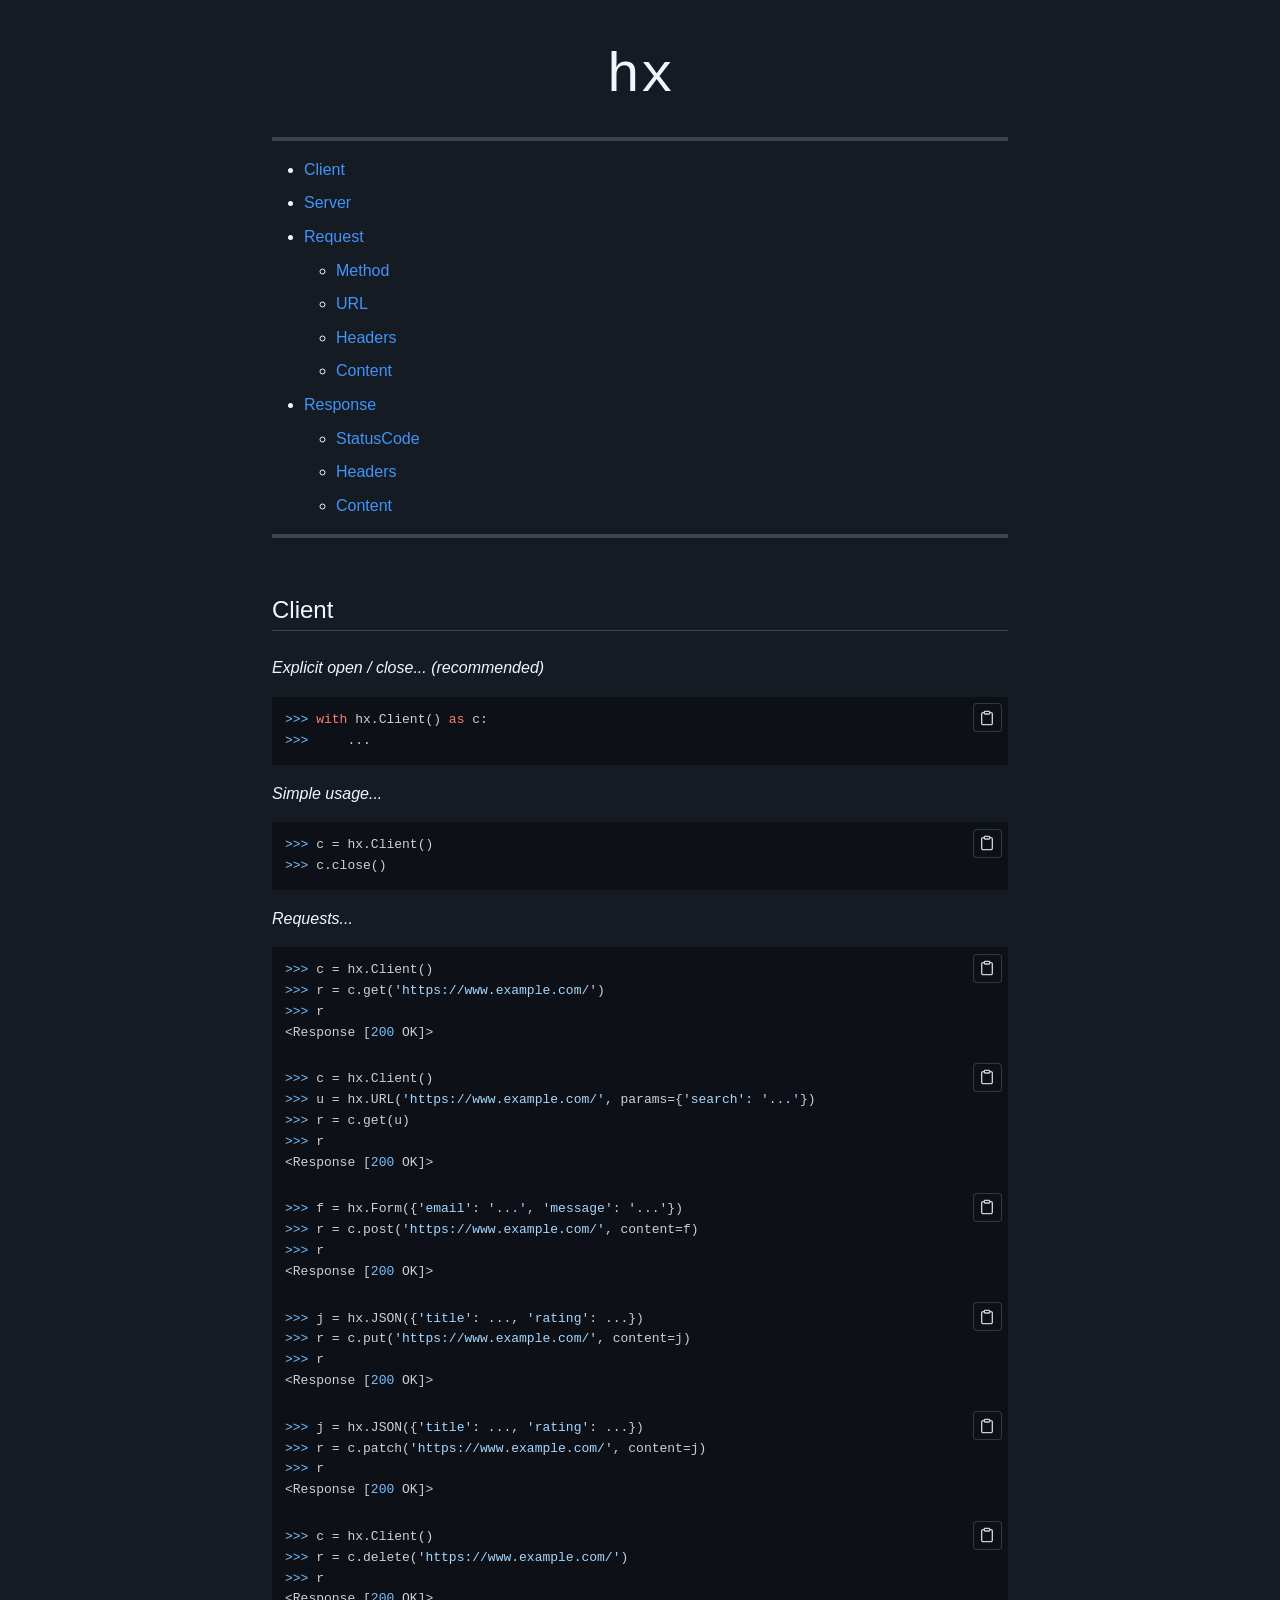
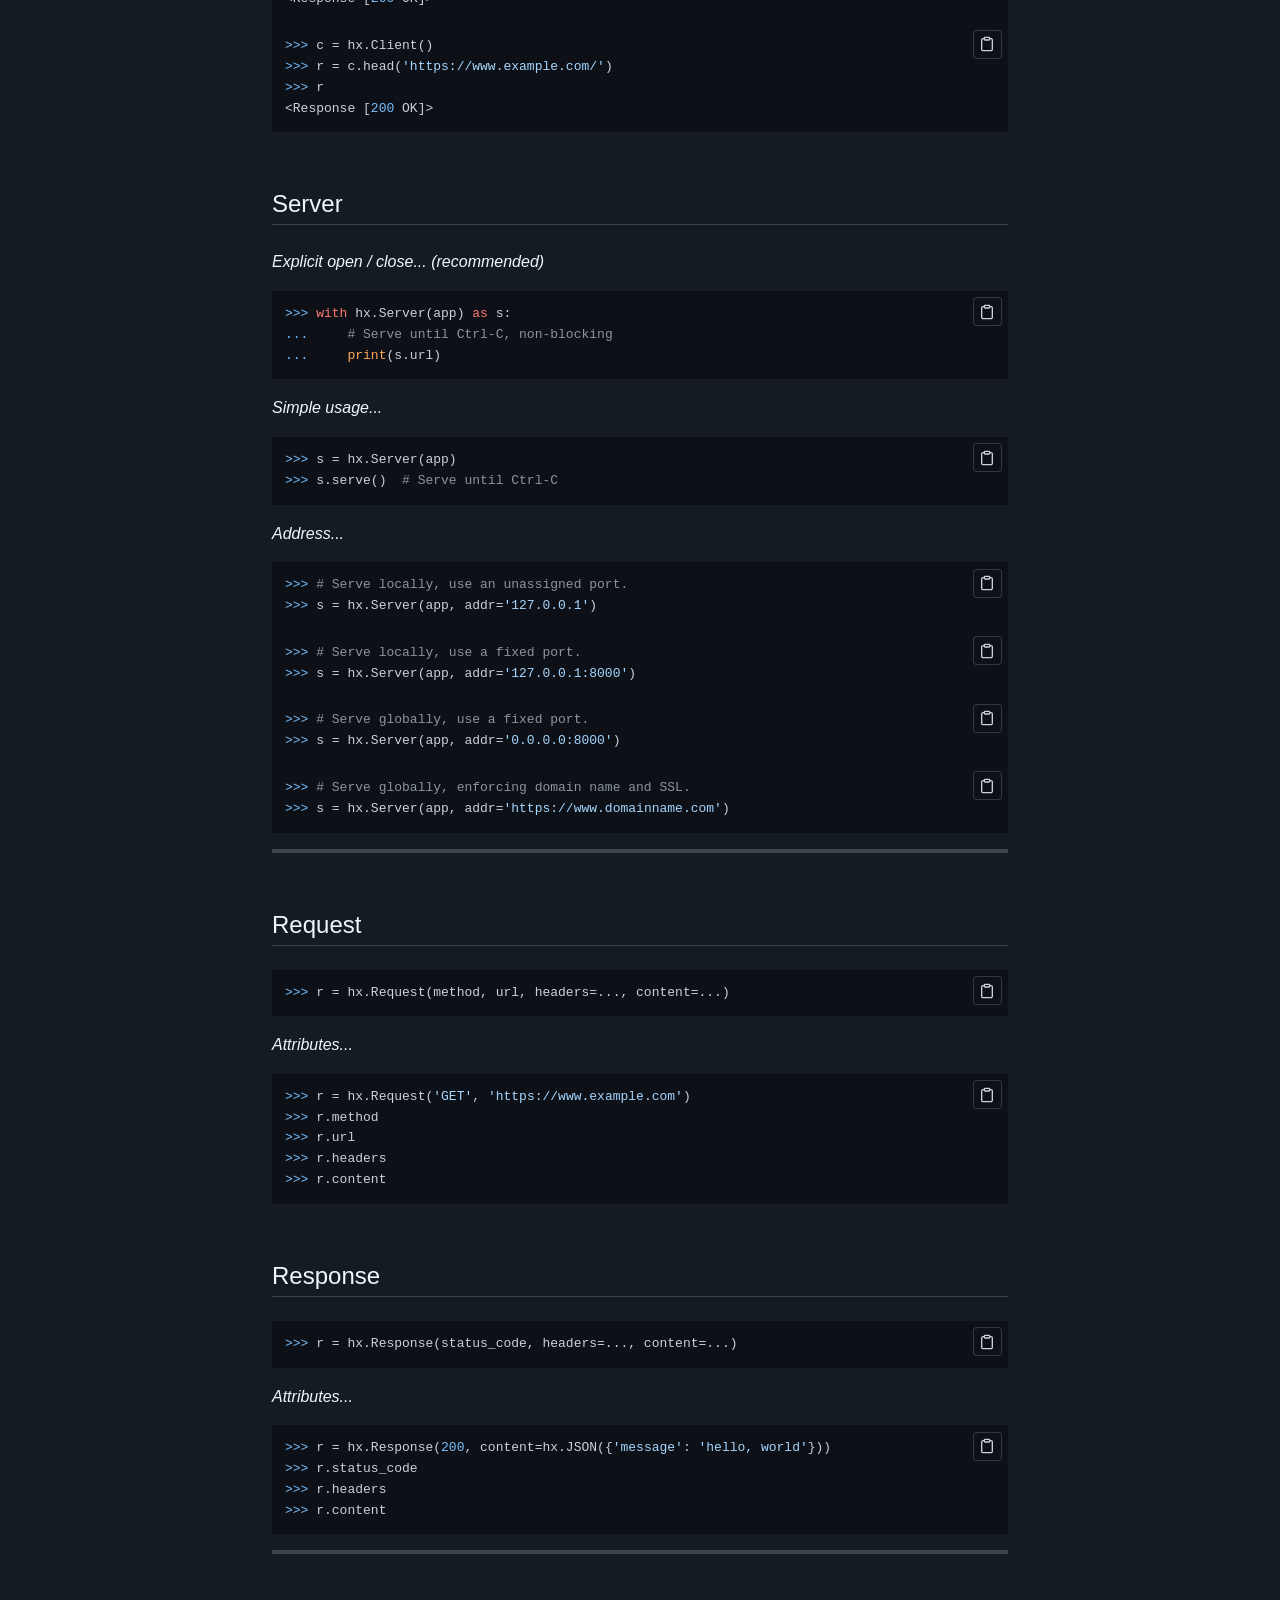
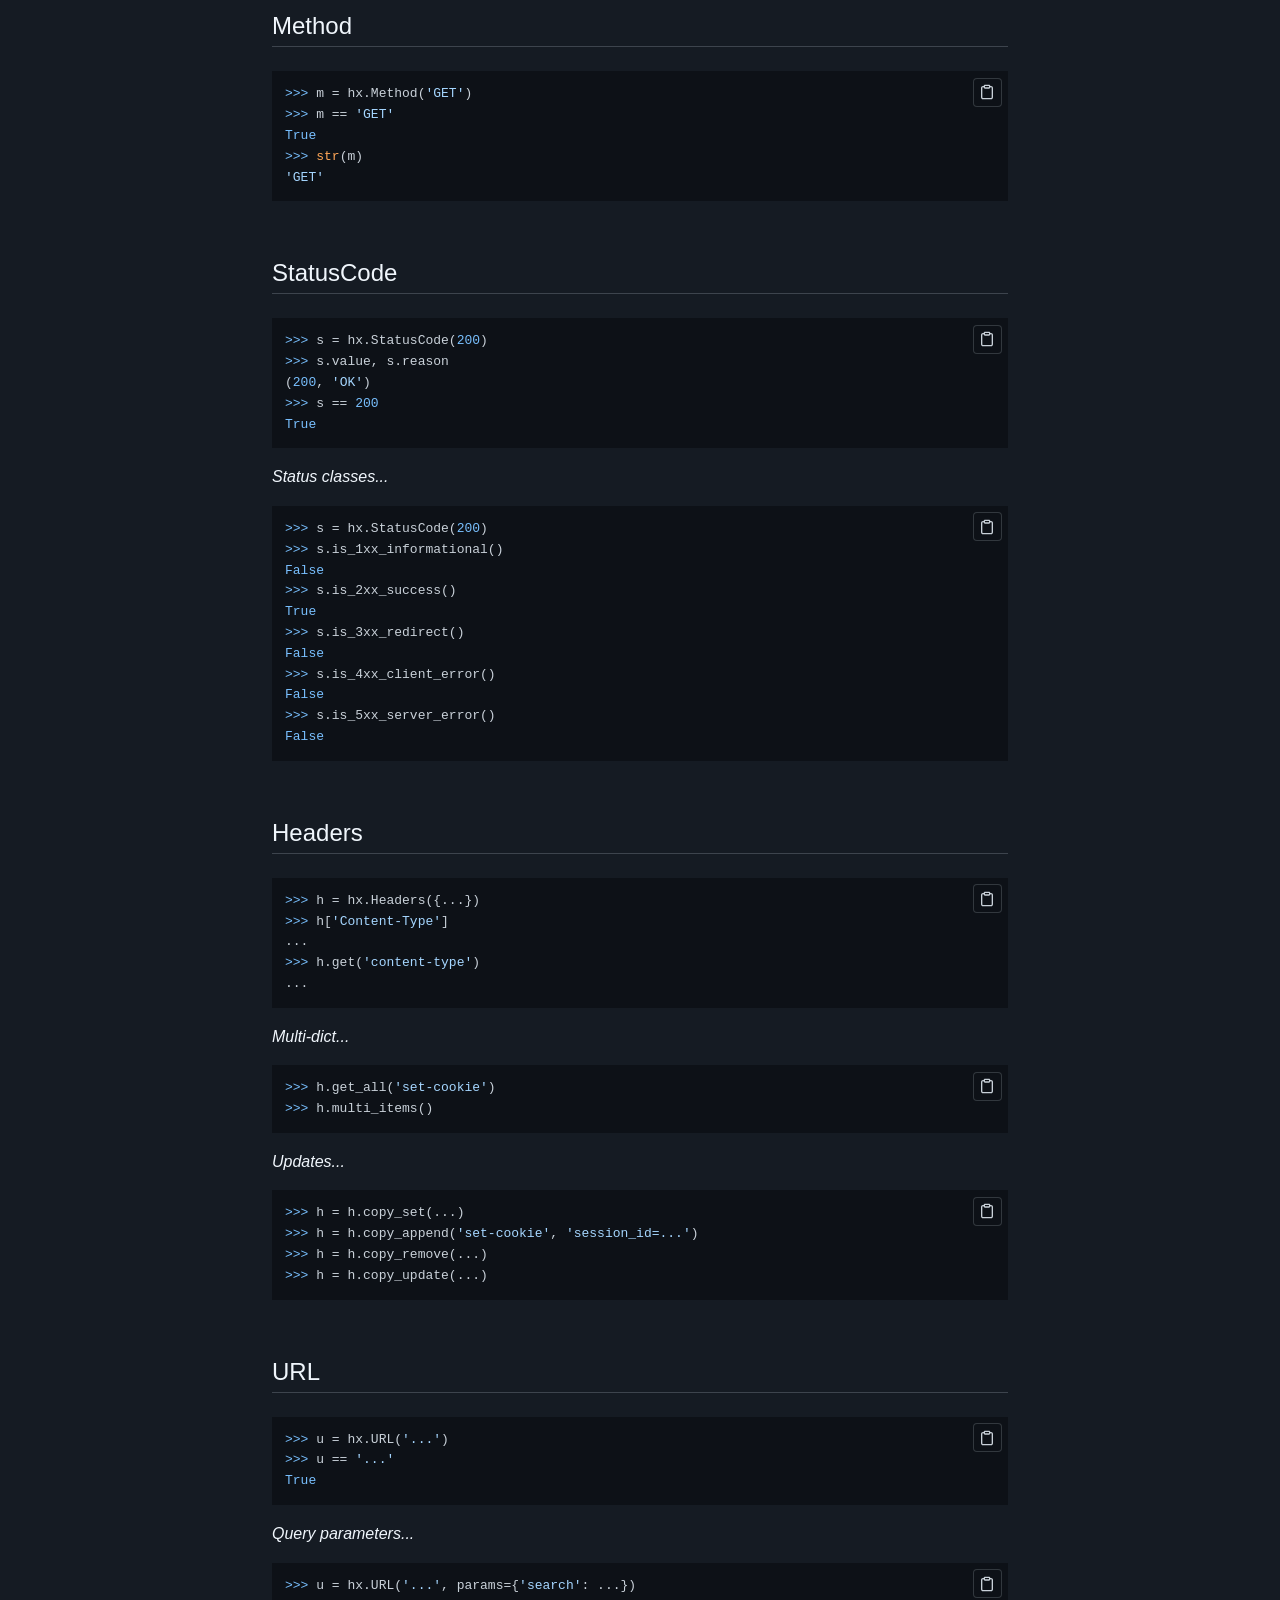
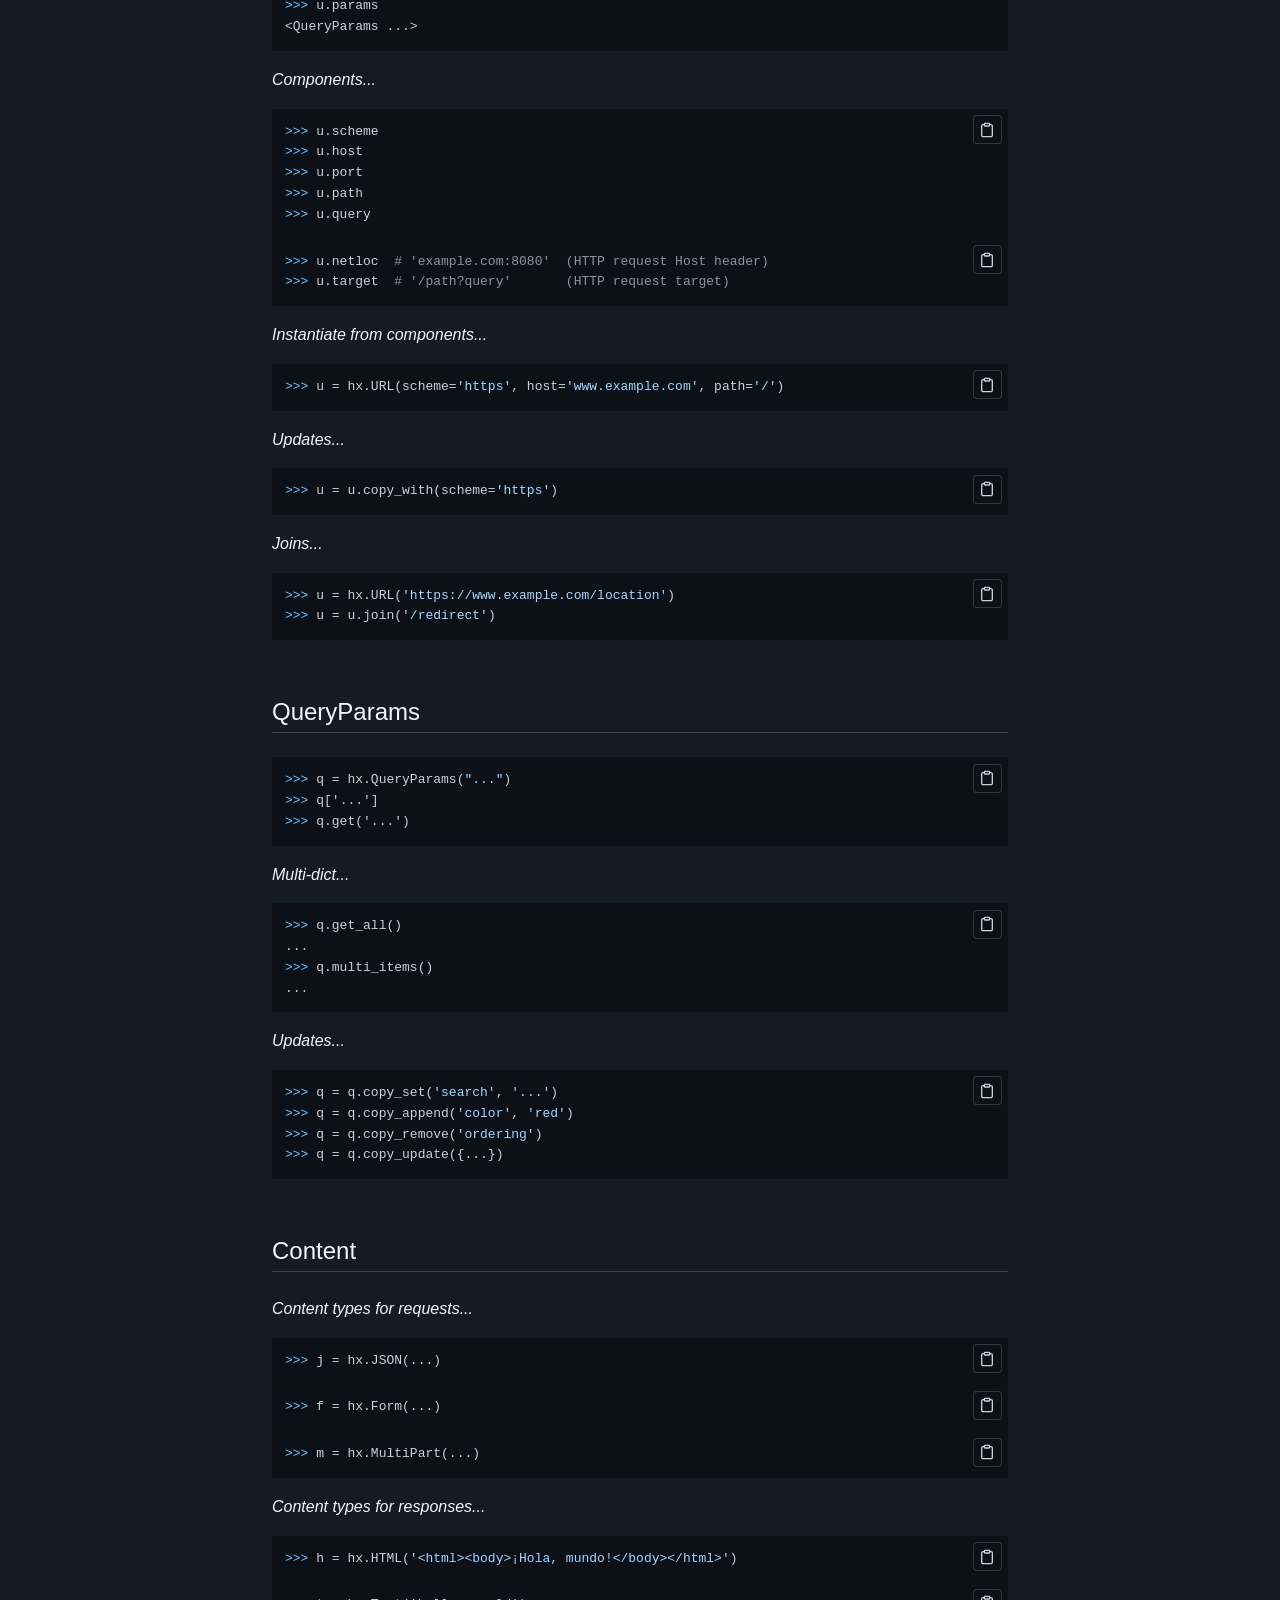
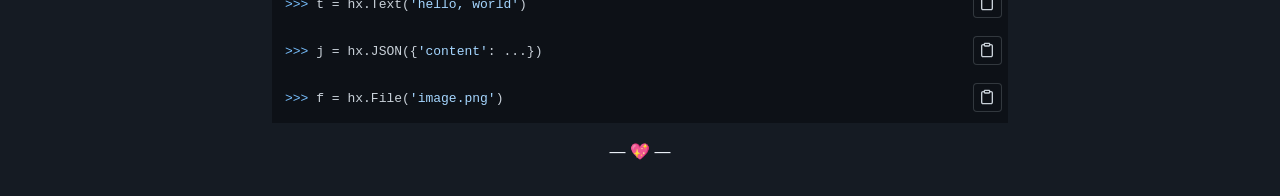
==== api/index.html @ eac827e1 "Update documentation" ====
<html>
    <head>
        <meta charset="utf-8">
        <meta name="viewport" content="width=device-width, initial-scale=1.0">
        <title>Client</title>
        <link rel="icon" href="data:image/svg+xml,&lt;svg xmlns=&quot;http://www.w3.org/2000/svg&quot; viewBox=&quot;0 0 100 100&quot;&gt;&lt;text y=&quot;.9em&quot; font-size=&quot;90&quot;&gt;📘&lt;/text&gt;&lt;/svg&gt;">
        <link rel="stylesheet" href="../css/highlightjs.min.css">
        <link rel="stylesheet" href="../css/highlightjs-copy.min.css">
        <link rel="stylesheet" href="../css/theme.css">
        <script src="../js/highlightjs.min.js"></script>
        <script src="../js/highlightjs-copy.min.js"></script>
        <script src="../js/theme.js"></script>
    </head>
    <body>
        <main>
            <h1 style="border: none"><a href="/">hx</a></h1>

<hr />
<ul>
<li><a href="#client">Client</a></li>
<li><a href="#server">Server</a></li>
<li><a href="#request">Request</a><ul>
<li><a href="#method">Method</a></li>
<li><a href="#url">URL</a></li>
<li><a href="#headers">Headers</a></li>
<li><a href="#content">Content</a></li>
</ul>
</li>
<li><a href="#response">Response</a><ul>
<li><a href="#statuscode">StatusCode</a></li>
<li><a href="#headers">Headers</a></li>
<li><a href="#content">Content</a></li>
</ul>
</li>
</ul>
<hr />
<h2 id="client"><a class="toclink" href="#client">Client</a></h2>
<p><em>Explicit open / close... (recommended)</em></p>
<pre><code class="language-python">&gt;&gt;&gt; with hx.Client() as c:
&gt;&gt;&gt;     ...
</code></pre>
<p><em>Simple usage...</em></p>
<pre><code class="language-python">&gt;&gt;&gt; c = hx.Client()
&gt;&gt;&gt; c.close()
</code></pre>
<p><em>Requests...</em></p>
<pre><code class="language-python">&gt;&gt;&gt; c = hx.Client()
&gt;&gt;&gt; r = c.get('https://www.example.com/')
&gt;&gt;&gt; r
&lt;Response [200 OK]&gt;
</code></pre>
<pre><code class="language-python">&gt;&gt;&gt; c = hx.Client()
&gt;&gt;&gt; u = hx.URL('https://www.example.com/', params={'search': '...'})
&gt;&gt;&gt; r = c.get(u)
&gt;&gt;&gt; r
&lt;Response [200 OK]&gt;
</code></pre>
<pre><code class="language-python">&gt;&gt;&gt; f = hx.Form({'email': '...', 'message': '...'})
&gt;&gt;&gt; r = c.post('https://www.example.com/', content=f)
&gt;&gt;&gt; r
&lt;Response [200 OK]&gt;
</code></pre>
<pre><code class="language-python">&gt;&gt;&gt; j = hx.JSON({'title': ..., 'rating': ...})
&gt;&gt;&gt; r = c.put('https://www.example.com/', content=j)
&gt;&gt;&gt; r
&lt;Response [200 OK]&gt;
</code></pre>
<pre><code class="language-python">&gt;&gt;&gt; j = hx.JSON({'title': ..., 'rating': ...})
&gt;&gt;&gt; r = c.patch('https://www.example.com/', content=j)
&gt;&gt;&gt; r
&lt;Response [200 OK]&gt;
</code></pre>
<pre><code class="language-python">&gt;&gt;&gt; c = hx.Client()
&gt;&gt;&gt; r = c.delete('https://www.example.com/')
&gt;&gt;&gt; r
&lt;Response [200 OK]&gt;
</code></pre>
<pre><code class="language-python">&gt;&gt;&gt; c = hx.Client()
&gt;&gt;&gt; r = c.head('https://www.example.com/')
&gt;&gt;&gt; r
&lt;Response [200 OK]&gt;
</code></pre>
<h2 id="server"><a class="toclink" href="#server">Server</a></h2>
<p><em>Explicit open / close... (recommended)</em></p>
<pre><code class="language-python">&gt;&gt;&gt; with hx.Server(app) as s:
...     # Serve until Ctrl-C, non-blocking
...     print(s.url)
</code></pre>
<p><em>Simple usage...</em></p>
<pre><code class="language-python">&gt;&gt;&gt; s = hx.Server(app)
&gt;&gt;&gt; s.serve()  # Serve until Ctrl-C
</code></pre>
<p><em>Address...</em></p>
<pre><code class="language-python">&gt;&gt;&gt; # Serve locally, use an unassigned port. 
&gt;&gt;&gt; s = hx.Server(app, addr='127.0.0.1')
</code></pre>
<pre><code class="language-python">&gt;&gt;&gt; # Serve locally, use a fixed port.
&gt;&gt;&gt; s = hx.Server(app, addr='127.0.0.1:8000')
</code></pre>
<pre><code class="language-python">&gt;&gt;&gt; # Serve globally, use a fixed port.
&gt;&gt;&gt; s = hx.Server(app, addr='0.0.0.0:8000')
</code></pre>
<pre><code class="language-python">&gt;&gt;&gt; # Serve globally, enforcing domain name and SSL.
&gt;&gt;&gt; s = hx.Server(app, addr='https://www.domainname.com')
</code></pre>
<hr />
<h2 id="request"><a class="toclink" href="#request">Request</a></h2>
<pre><code class="language-python">&gt;&gt;&gt; r = hx.Request(method, url, headers=..., content=...)
</code></pre>
<p><em>Attributes...</em></p>
<pre><code class="language-python">&gt;&gt;&gt; r = hx.Request('GET', 'https://www.example.com')
&gt;&gt;&gt; r.method
&gt;&gt;&gt; r.url
&gt;&gt;&gt; r.headers
&gt;&gt;&gt; r.content
</code></pre>
<h2 id="response"><a class="toclink" href="#response">Response</a></h2>
<pre><code class="language-python">&gt;&gt;&gt; r = hx.Response(status_code, headers=..., content=...)
</code></pre>
<p><em>Attributes...</em></p>
<pre><code class="language-python">&gt;&gt;&gt; r = hx.Response(200, content=hx.JSON({'message': 'hello, world'}))
&gt;&gt;&gt; r.status_code
&gt;&gt;&gt; r.headers
&gt;&gt;&gt; r.content
</code></pre>
<hr />
<h2 id="method"><a class="toclink" href="#method">Method</a></h2>
<pre><code class="language-python">&gt;&gt;&gt; m = hx.Method('GET')
&gt;&gt;&gt; m == 'GET'
True
&gt;&gt;&gt; str(m)
'GET'
</code></pre>
<h2 id="statuscode"><a class="toclink" href="#statuscode">StatusCode</a></h2>
<pre><code class="language-python">&gt;&gt;&gt; s = hx.StatusCode(200)
&gt;&gt;&gt; s.value, s.reason
(200, 'OK')
&gt;&gt;&gt; s == 200
True
</code></pre>
<p><em>Status classes...</em></p>
<pre><code class="language-python">&gt;&gt;&gt; s = hx.StatusCode(200)
&gt;&gt;&gt; s.is_1xx_informational()
False
&gt;&gt;&gt; s.is_2xx_success()
True
&gt;&gt;&gt; s.is_3xx_redirect()
False
&gt;&gt;&gt; s.is_4xx_client_error()
False
&gt;&gt;&gt; s.is_5xx_server_error()
False
</code></pre>
<h2 id="headers"><a class="toclink" href="#headers">Headers</a></h2>
<pre><code class="language-python">&gt;&gt;&gt; h = hx.Headers({...})
&gt;&gt;&gt; h['Content-Type']
...
&gt;&gt;&gt; h.get('content-type')
...
</code></pre>
<p><em>Multi-dict...</em></p>
<pre><code class="language-python">&gt;&gt;&gt; h.get_all('set-cookie')
&gt;&gt;&gt; h.multi_items()
</code></pre>
<p><em>Updates...</em></p>
<pre><code class="language-python">&gt;&gt;&gt; h = h.copy_set(...)
&gt;&gt;&gt; h = h.copy_append('set-cookie', 'session_id=...')
&gt;&gt;&gt; h = h.copy_remove(...)
&gt;&gt;&gt; h = h.copy_update(...)
</code></pre>
<h2 id="url"><a class="toclink" href="#url">URL</a></h2>
<pre><code class="language-python">&gt;&gt;&gt; u = hx.URL('...')
&gt;&gt;&gt; u == '...'
True
</code></pre>
<p><em>Query parameters...</em></p>
<pre><code class="language-python">&gt;&gt;&gt; u = hx.URL('...', params={'search': ...})
&gt;&gt;&gt; u.params
&lt;QueryParams ...&gt;
</code></pre>
<p><em>Components...</em></p>
<pre><code class="language-python">&gt;&gt;&gt; u.scheme
&gt;&gt;&gt; u.host
&gt;&gt;&gt; u.port
&gt;&gt;&gt; u.path
&gt;&gt;&gt; u.query
</code></pre>
<pre><code class="language-python">&gt;&gt;&gt; u.netloc  # 'example.com:8080'  (HTTP request Host header)
&gt;&gt;&gt; u.target  # '/path?query'       (HTTP request target)
</code></pre>
<p><em>Instantiate from components...</em></p>
<pre><code class="language-python">&gt;&gt;&gt; u = hx.URL(scheme='https', host='www.example.com', path='/')
</code></pre>
<p><em>Updates...</em></p>
<pre><code class="language-python">&gt;&gt;&gt; u = u.copy_with(scheme='https')
</code></pre>
<p><em>Joins...</em></p>
<pre><code class="language-python">&gt;&gt;&gt; u = hx.URL('https://www.example.com/location')
&gt;&gt;&gt; u = u.join('/redirect')
</code></pre>
<h2 id="queryparams"><a class="toclink" href="#queryparams">QueryParams</a></h2>
<pre><code class="language-python">&gt;&gt;&gt; q = hx.QueryParams(&quot;...&quot;)
&gt;&gt;&gt; q['...']
&gt;&gt;&gt; q.get('...')
</code></pre>
<p><em>Multi-dict...</em></p>
<pre><code class="language-python">&gt;&gt;&gt; q.get_all()
...
&gt;&gt;&gt; q.multi_items()
...
</code></pre>
<p><em>Updates...</em></p>
<pre><code class="language-python">&gt;&gt;&gt; q = q.copy_set('search', '...')
&gt;&gt;&gt; q = q.copy_append('color', 'red')
&gt;&gt;&gt; q = q.copy_remove('ordering')
&gt;&gt;&gt; q = q.copy_update({...})
</code></pre>
<h2 id="content"><a class="toclink" href="#content">Content</a></h2>
<p><em>Content types for requests...</em></p>
<pre><code class="language-python">&gt;&gt;&gt; j = hx.JSON(...)
</code></pre>
<pre><code class="language-python">&gt;&gt;&gt; f = hx.Form(...)
</code></pre>
<pre><code class="language-python">&gt;&gt;&gt; m = hx.MultiPart(...)
</code></pre>
<p><em>Content types for responses...</em></p>
<pre><code class="language-python">&gt;&gt;&gt; h = hx.HTML('&lt;html&gt;&lt;body&gt;¡Hola, mundo!&lt;/body&gt;&lt;/html&gt;')
</code></pre>
<pre><code class="language-python">&gt;&gt;&gt; t = hx.Text('hello, world')
</code></pre>
<pre><code class="language-python">&gt;&gt;&gt; j = hx.JSON({'content': ...})
</code></pre>
<pre><code class="language-python">&gt;&gt;&gt; f = hx.File('image.png')
</code></pre>
<p align="center">&mdash; 💖 &mdash;</p>
            
        </main>
    </body>
</html>
---- css/highlightjs.min.css ----
pre code.hljs{display:block;overflow-x:auto;padding:1em}code.hljs{padding:3px 5px}/*!
  Theme: GitHub Dark
  Description: Dark theme as seen on github.com
  Author: github.com
  Maintainer: @Hirse
  Updated: 2021-05-15

  Outdated base version: https://github.com/primer/github-syntax-dark
  Current colors taken from GitHub's CSS
*/.hljs{color:#c9d1d9;background:#0d1117}.hljs-doctag,.hljs-keyword,.hljs-meta .hljs-keyword,.hljs-template-tag,.hljs-template-variable,.hljs-type,.hljs-variable.language_{color:#ff7b72}.hljs-title,.hljs-title.class_,.hljs-title.class_.inherited__,.hljs-title.function_{color:#d2a8ff}.hljs-attr,.hljs-attribute,.hljs-literal,.hljs-meta,.hljs-number,.hljs-operator,.hljs-selector-attr,.hljs-selector-class,.hljs-selector-id,.hljs-variable{color:#79c0ff}.hljs-meta .hljs-string,.hljs-regexp,.hljs-string{color:#a5d6ff}.hljs-built_in,.hljs-symbol{color:#ffa657}.hljs-code,.hljs-comment,.hljs-formula{color:#8b949e}.hljs-name,.hljs-quote,.hljs-selector-pseudo,.hljs-selector-tag{color:#7ee787}.hljs-subst{color:#c9d1d9}.hljs-section{color:#1f6feb;font-weight:700}.hljs-bullet{color:#f2cc60}.hljs-emphasis{color:#c9d1d9;font-style:italic}.hljs-strong{color:#c9d1d9;font-weight:700}.hljs-addition{color:#aff5b4;background-color:#033a16}.hljs-deletion{color:#ffdcd7;background-color:#67060c}
---- css/highlightjs-copy.min.css ----
.hljs-copy-wrapper{position:relative;overflow:hidden;transform:translateZ(0)}.hljs-copy-container{--hljs-theme-padding:16px;position:absolute;top:0;right:0;transition:transform 200ms ease-out}.hljs-copy-button{position:relative;margin:calc(var(--hljs-theme-padding) / 2);width:calc(16px + var(--hljs-theme-padding));height:calc(16px + var(--hljs-theme-padding));font-size:.8125rem;text-indent:-9999px;color:var(--hljs-theme-color);border-radius:.25rem;border:1px solid;border-color:color-mix(in srgb,var(--hljs-theme-color),transparent 80%);background-color:var(--hljs-theme-background);transition:background-color 200ms ease;overflow:hidden}.hljs-copy-button:not([data-copied="true"])::before{content:"";width:1rem;height:1rem;top:50%;left:50%;transform:translate(-50%,-50%);position:absolute;background-color:currentColor;mask:url('data:image/svg+xml;utf-8,<svg width="24" height="24" viewBox="0 0 24 24" fill="none" xmlns="http://www.w3.org/2000/svg"><path fill-rule="evenodd" clip-rule="evenodd" d="M6 5C5.73478 5 5.48043 5.10536 5.29289 5.29289C5.10536 5.48043 5 5.73478 5 6V20C5 20.2652 5.10536 20.5196 5.29289 20.7071C5.48043 20.8946 5.73478 21 6 21H18C18.2652 21 18.5196 20.8946 18.7071 20.7071C18.8946 20.5196 19 20.2652 19 20V6C19 5.73478 18.8946 5.48043 18.7071 5.29289C18.5196 5.10536 18.2652 5 18 5H16C15.4477 5 15 4.55228 15 4C15 3.44772 15.4477 3 16 3H18C18.7956 3 19.5587 3.31607 20.1213 3.87868C20.6839 4.44129 21 5.20435 21 6V20C21 20.7957 20.6839 21.5587 20.1213 22.1213C19.5587 22.6839 18.7957 23 18 23H6C5.20435 23 4.44129 22.6839 3.87868 22.1213C3.31607 21.5587 3 20.7957 3 20V6C3 5.20435 3.31607 4.44129 3.87868 3.87868C4.44129 3.31607 5.20435 3 6 3H8C8.55228 3 9 3.44772 9 4C9 4.55228 8.55228 5 8 5H6Z" fill="black"/><path fill-rule="evenodd" clip-rule="evenodd" d="M7 3C7 1.89543 7.89543 1 9 1H15C16.1046 1 17 1.89543 17 3V5C17 6.10457 16.1046 7 15 7H9C7.89543 7 7 6.10457 7 5V3ZM15 3H9V5H15V3Z" fill="black"/></svg>');mask-repeat:no-repeat;mask-size:contain;mask-position:center center}.hljs-copy-button:hover{background-color:color-mix(in srgb,var(--hljs-theme-color),transparent 90%)}.hljs-copy-button:active{border-color:color-mix(in srgb,var(--hljs-theme-color),transparent 60%)}.hljs-copy-button[data-copied="true"]{text-indent:0}.hljs-copy-container[data-autohide="true"]{transform:translateX(calc(100% + 1.125em))}.hljs-copy-wrapper:focus-within .hljs-copy-container{transition:none;transform:translateX(0)}.hljs-copy-wrapper:hover .hljs-copy-container{transform:translateX(0)}@media(prefers-reduced-motion){.hljs-copy-button{transition:none}}.hljs-copy-alert{clip:rect(0 0 0 0);clip-path:inset(50%);height:1px;overflow:hidden;position:absolute;white-space:nowrap;width:1px}
---- css/theme.css ----
/* Color scheme */

:root {
    --fg-color: #f0f6fc;
    --muted-fg-color: #9198a1;
    --neutral-color: #3d444d;
    --bg-color: #151b23;

    --link-color: #4493f8;
    --code-bg-color: #0d1117;

    --accent-note: #0969da;
    --accent-tip: #1a7f37;
    --accent-important:#8250df;
    --accent-warning: #9a6700;
    --accent-caution: #d1242f;
}

/* Basic reset */

* {
    margin: 0;
    padding: 0;
    box-sizing: border-box;
    font-weight: 300;
}

/* Layout... */

main {
    margin-left: 20%;
    width: 60%;
    padding: 1rem;
}

@media (max-width: 1000px) {
    main {
        padding: 1.5rem 1rem;
        width: 75%;
        margin-left: 25%;
    }
}

@media (max-width: 800px) {
    main {
        padding: 1.5rem 1rem;
        width: 100%;
        margin-left: 0;
    }
}

/* Typography & spacing */

html {
    scroll-behavior: smooth;
}

body {
    line-height: 1.6;
    color: var(--fg-color);
    background-color: var(--bg-color);
    font-family: Helvetica, sans-serif;
}

h1, h2, h3, h4, h5 {
    margin-top: 1.5rem;
    margin-bottom: 1.5rem;
    line-height: 1.3;
}

h1 {
    font-family: courier;
    text-align: center;
    font-size: 3.5rem;
    border-top: 1px solid var(--neutral-color);
    border-bottom: 1px solid var(--neutral-color);
}
h2 {
    border-bottom: 1px solid var(--neutral-color);
    padding-bottom: 0.3rem;
    font-size: 1.5rem;
    margin-top: 3.5rem;
}
h3 { font-size: 1.25rem; }
h4 { font-size: 1rem; }

p {
    margin: 1rem 0;
}

strong {
    font-weight: 600;
}

ul, ol {
    padding-left: 2rem;
}

li {
    margin: 0.5rem 0;
}

hr {
    margin-top: 1rem;
    margin-bottom: 1rem;
    border: none;
    border-top: 4px solid;
    color: var(--neutral-color);
}

blockquote {
    border-left: 0.25rem solid var(--neutral-color);
    padding: 0 1rem;
    color: var(--muted-fg-color);
}

pre {
    background: var(--code-bg-color);
}

code {
    background: var(--code-bg-color);
    padding: 5px;
}

pre code {
    color: var(--code-bg-color);
}

h1 a {
    color: inherit;
}

h1 a:hover {
    text-decoration: none;
}

a {
    color: var(--link-color);
    text-decoration: none;
}

a:hover {
    text-decoration: underline;
}

/* Tables */

table {
    border-collapse: collapse;
}

th, td {
    padding: 6px 13px;
    border: 1px solid var(--neutral-color);
}

/* Header anchor links */

a.toclink {
    color: inherit;
    text-decoration: none;
}

h2 a.toclink:hover::after {
    content: "#";
    margin: 0 0.8rem;
    color: var(--neutral-color);
}

/* Alerts */

.admonition           { border-left: 5px solid; padding-left: 20px;}

.admonition.note      { border-left-color: var(--accent-note); }
.admonition.tip       { border-left-color: var(--accent-tip); }
.admonition.important { border-left-color: var(--accent-important); }
.admonition.warning   { border-left-color: var(--accent-warning); }
.admonition.caution   { border-left-color: var(--accent-caution); }

.admonition           .admonition-title { font-weight: 600; margin: 0 0 .5em; }

.admonition.note      .admonition-title { color: var(--accent-note); }
.admonition.tip       .admonition-title { color: var(--accent-tip); }
.admonition.important .admonition-title { color: var(--accent-important); }
.admonition.warning   .admonition-title { color: var(--accent-warning); }
.admonition.caution   .admonition-title { color: var(--accent-caution); }

/* Pagination styling */

div.pagination {
    height: 1.5rem;
    border-top: 3px solid var(--neutral-color);
    padding: 1rem 0;
}

div.pagination a.previous {
    float: left;
    text-decoration: none;
}

div.pagination a.next {
    float: right;
    text-decoration: none;
}
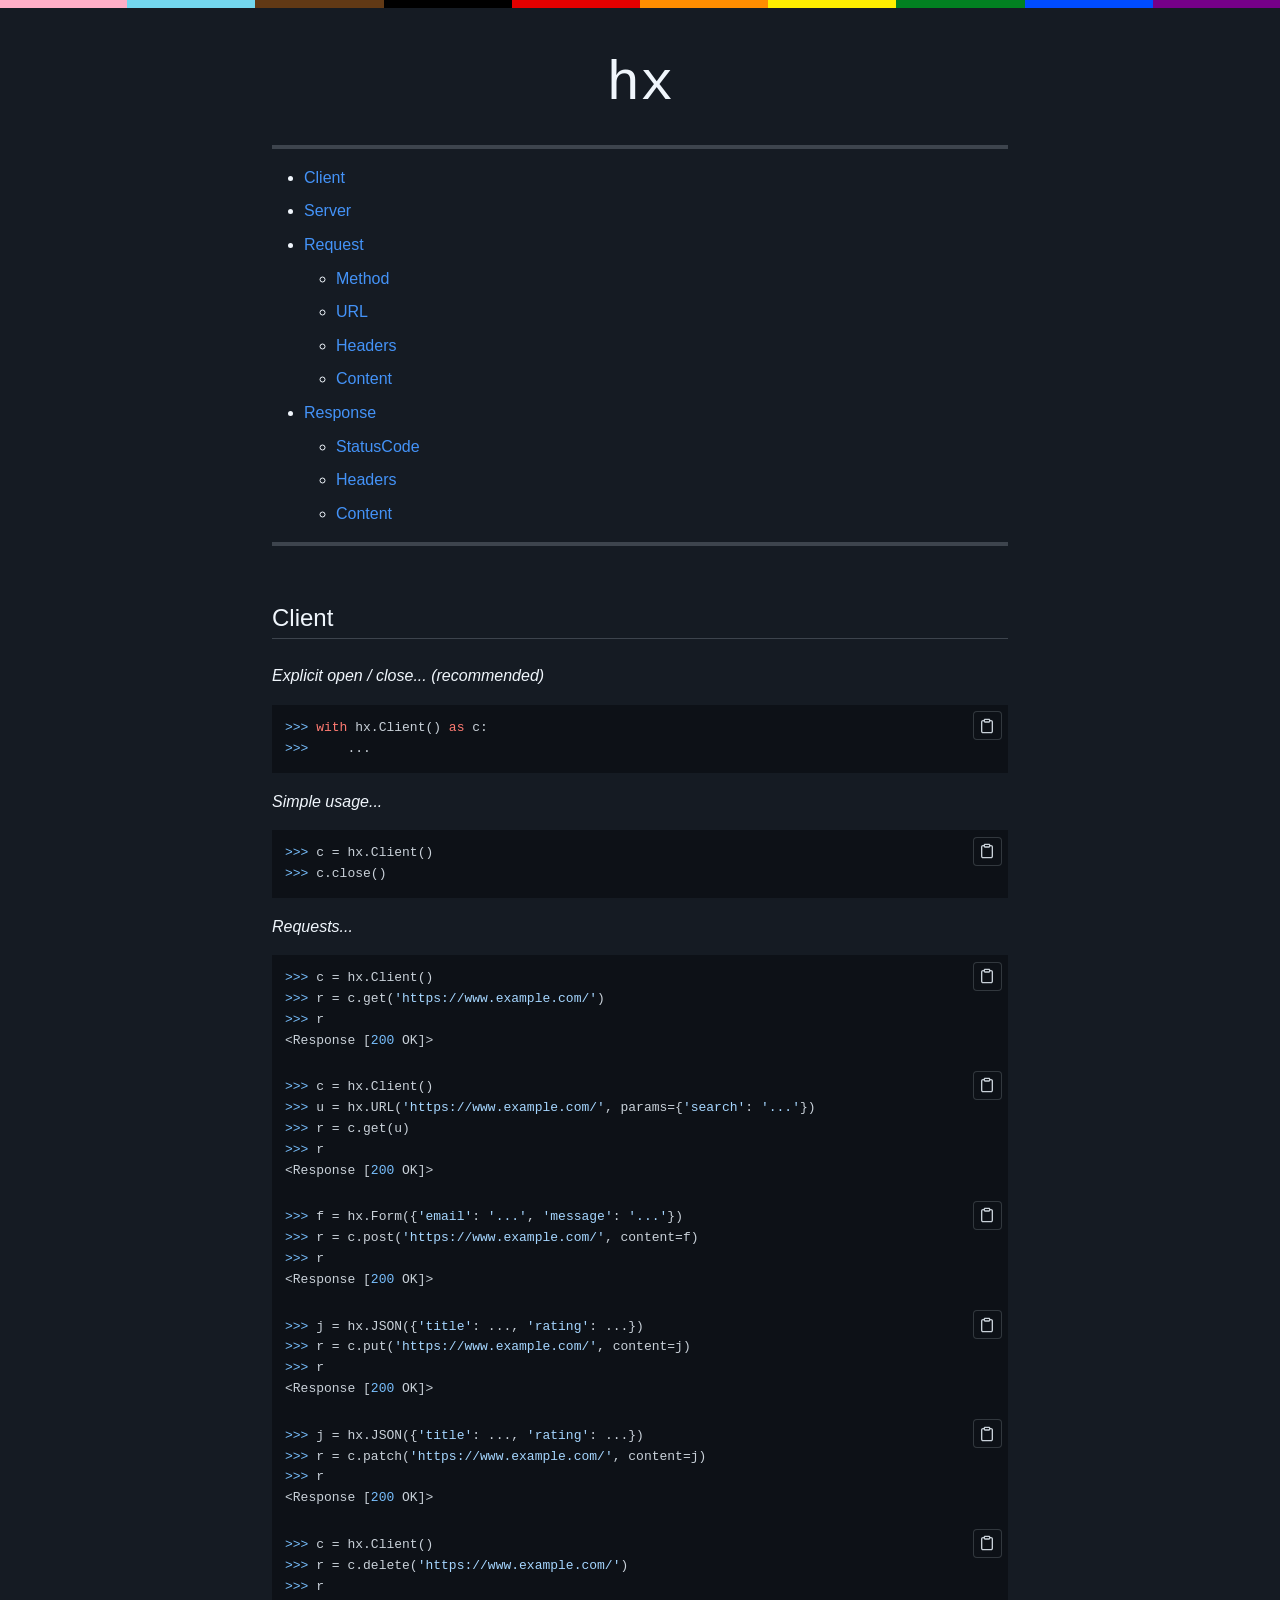
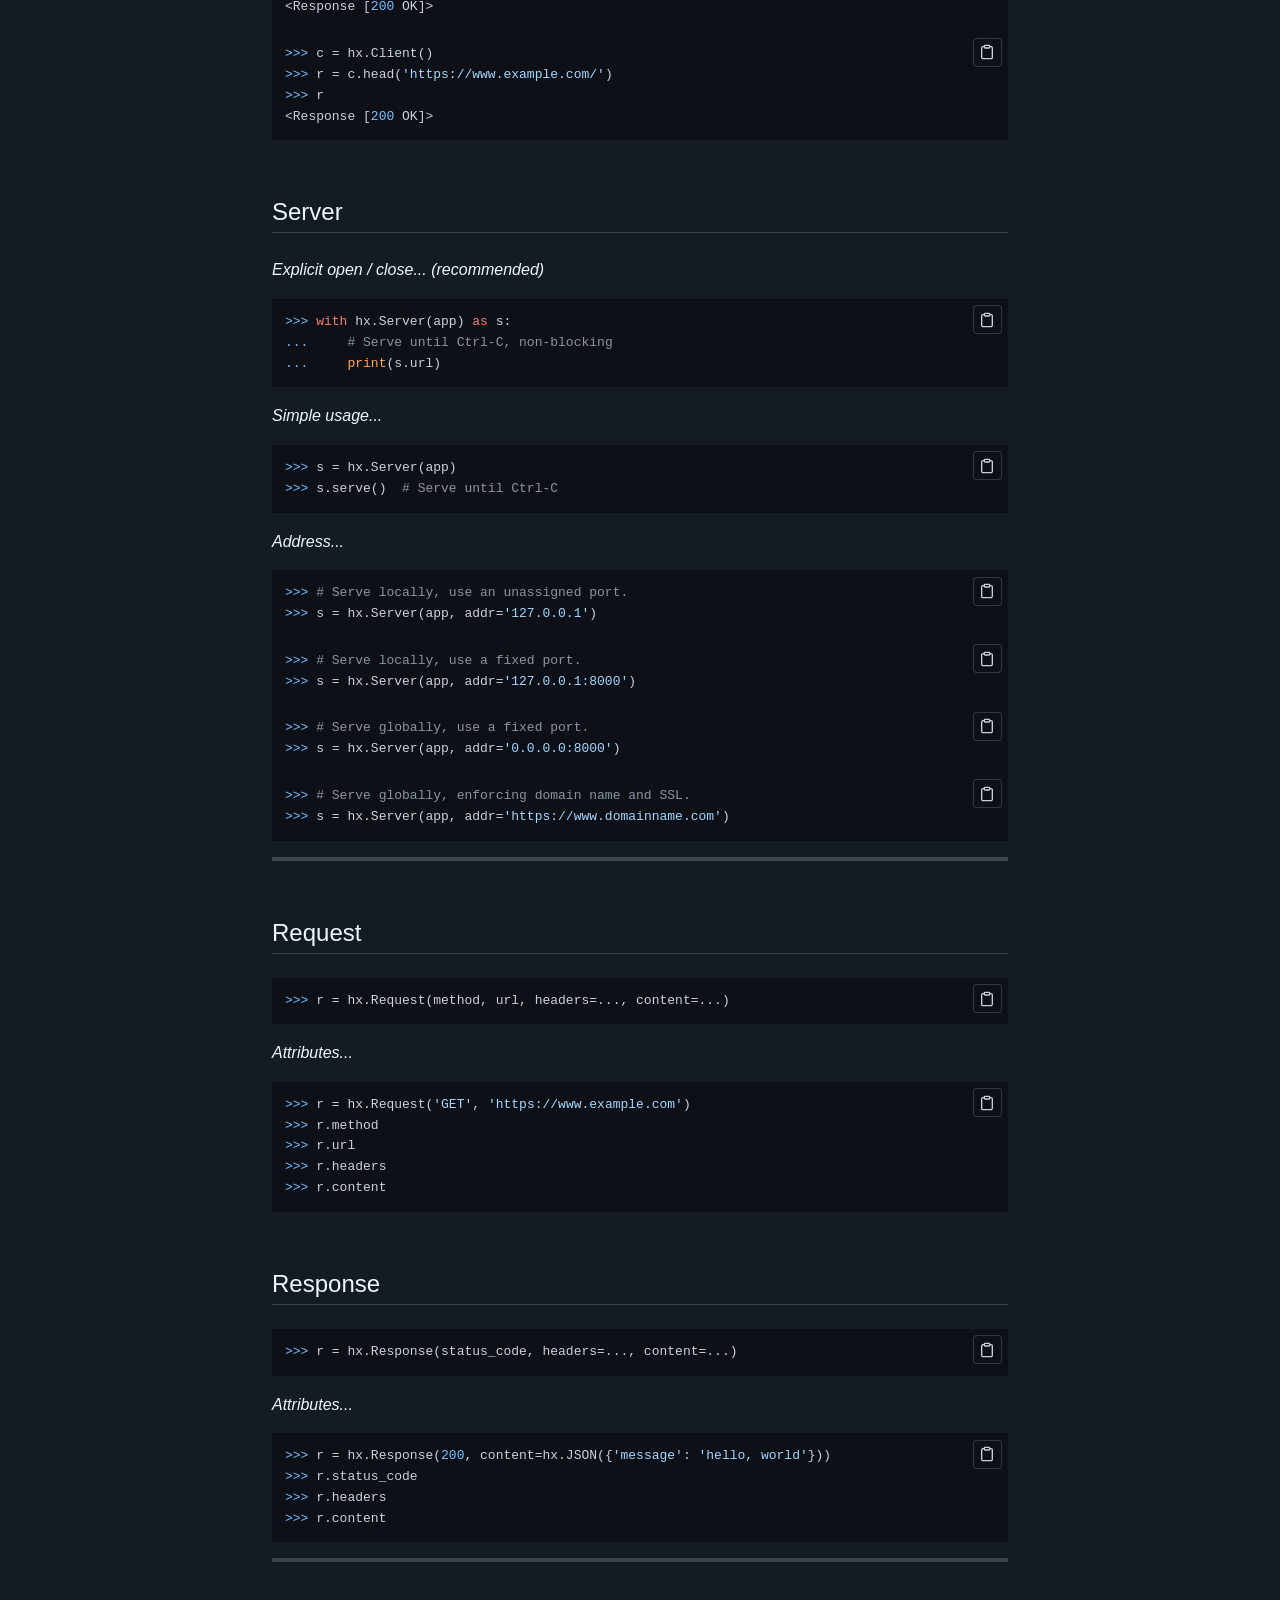
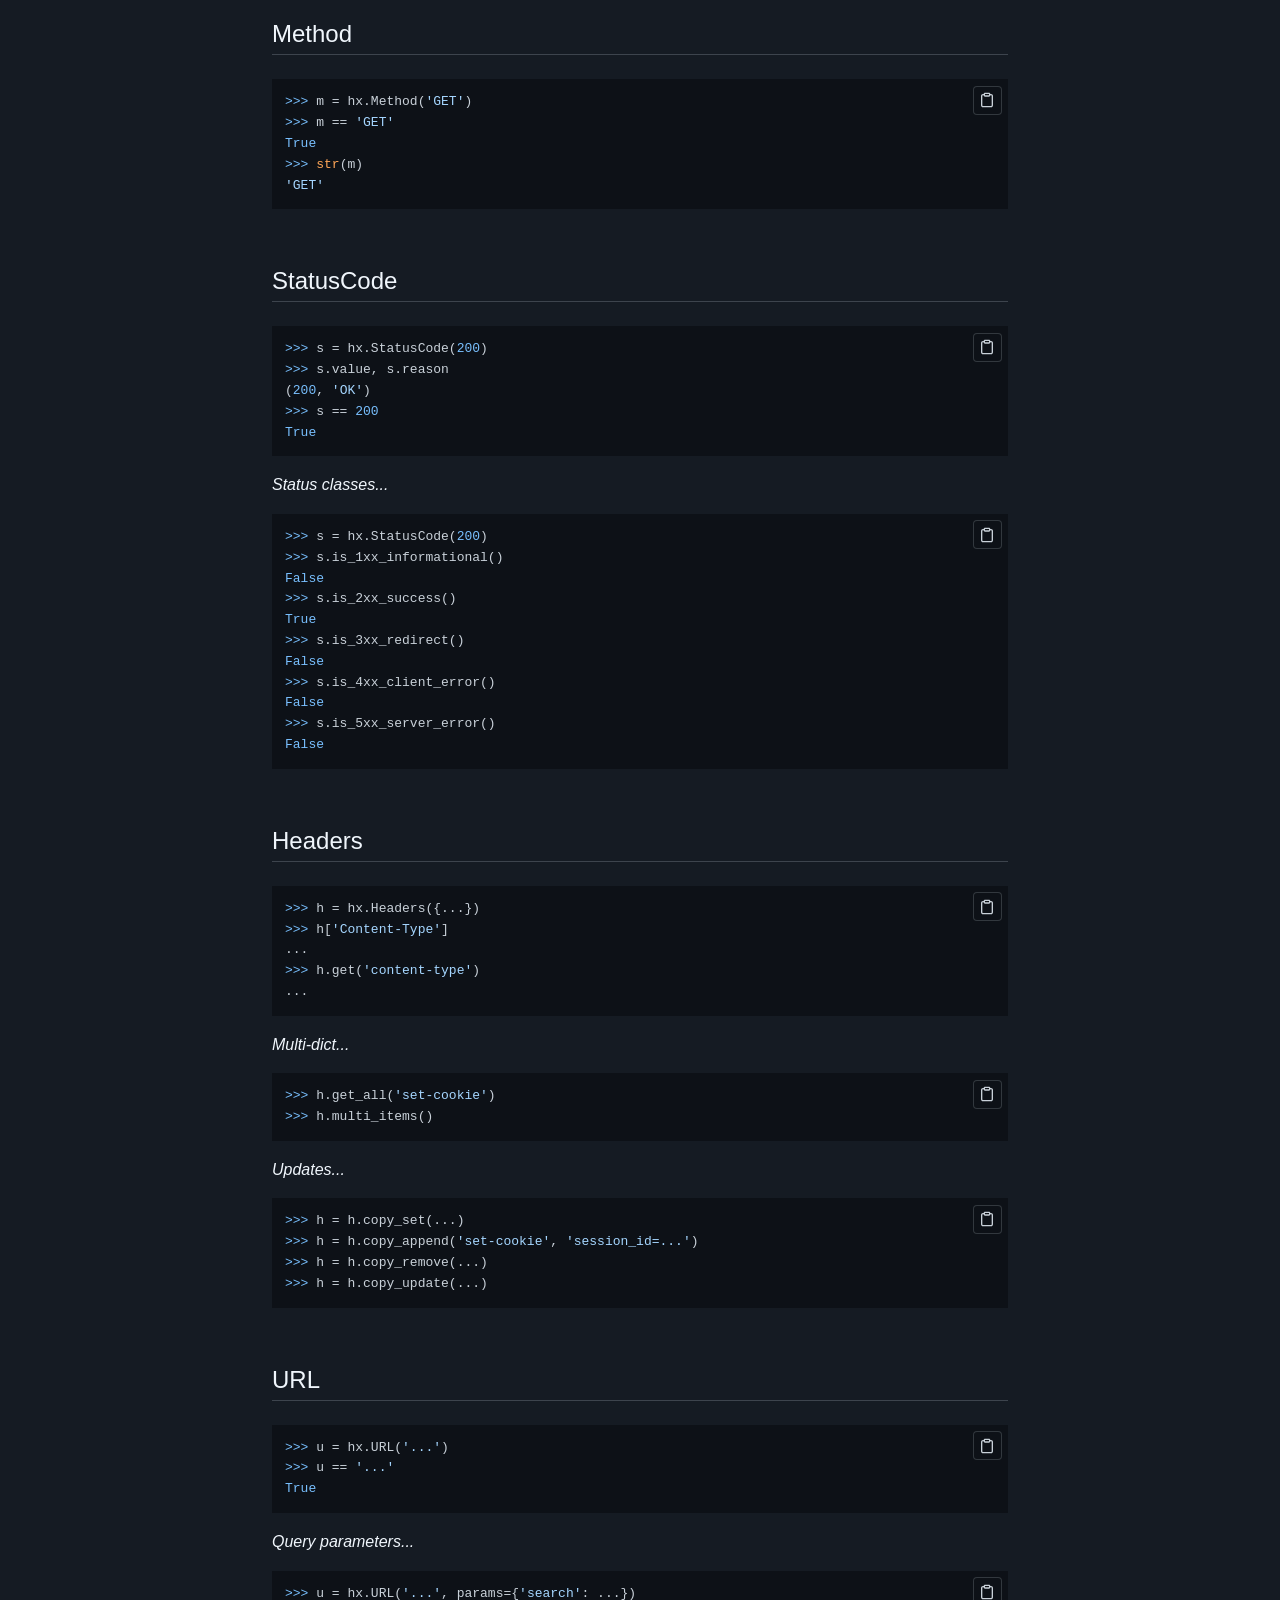
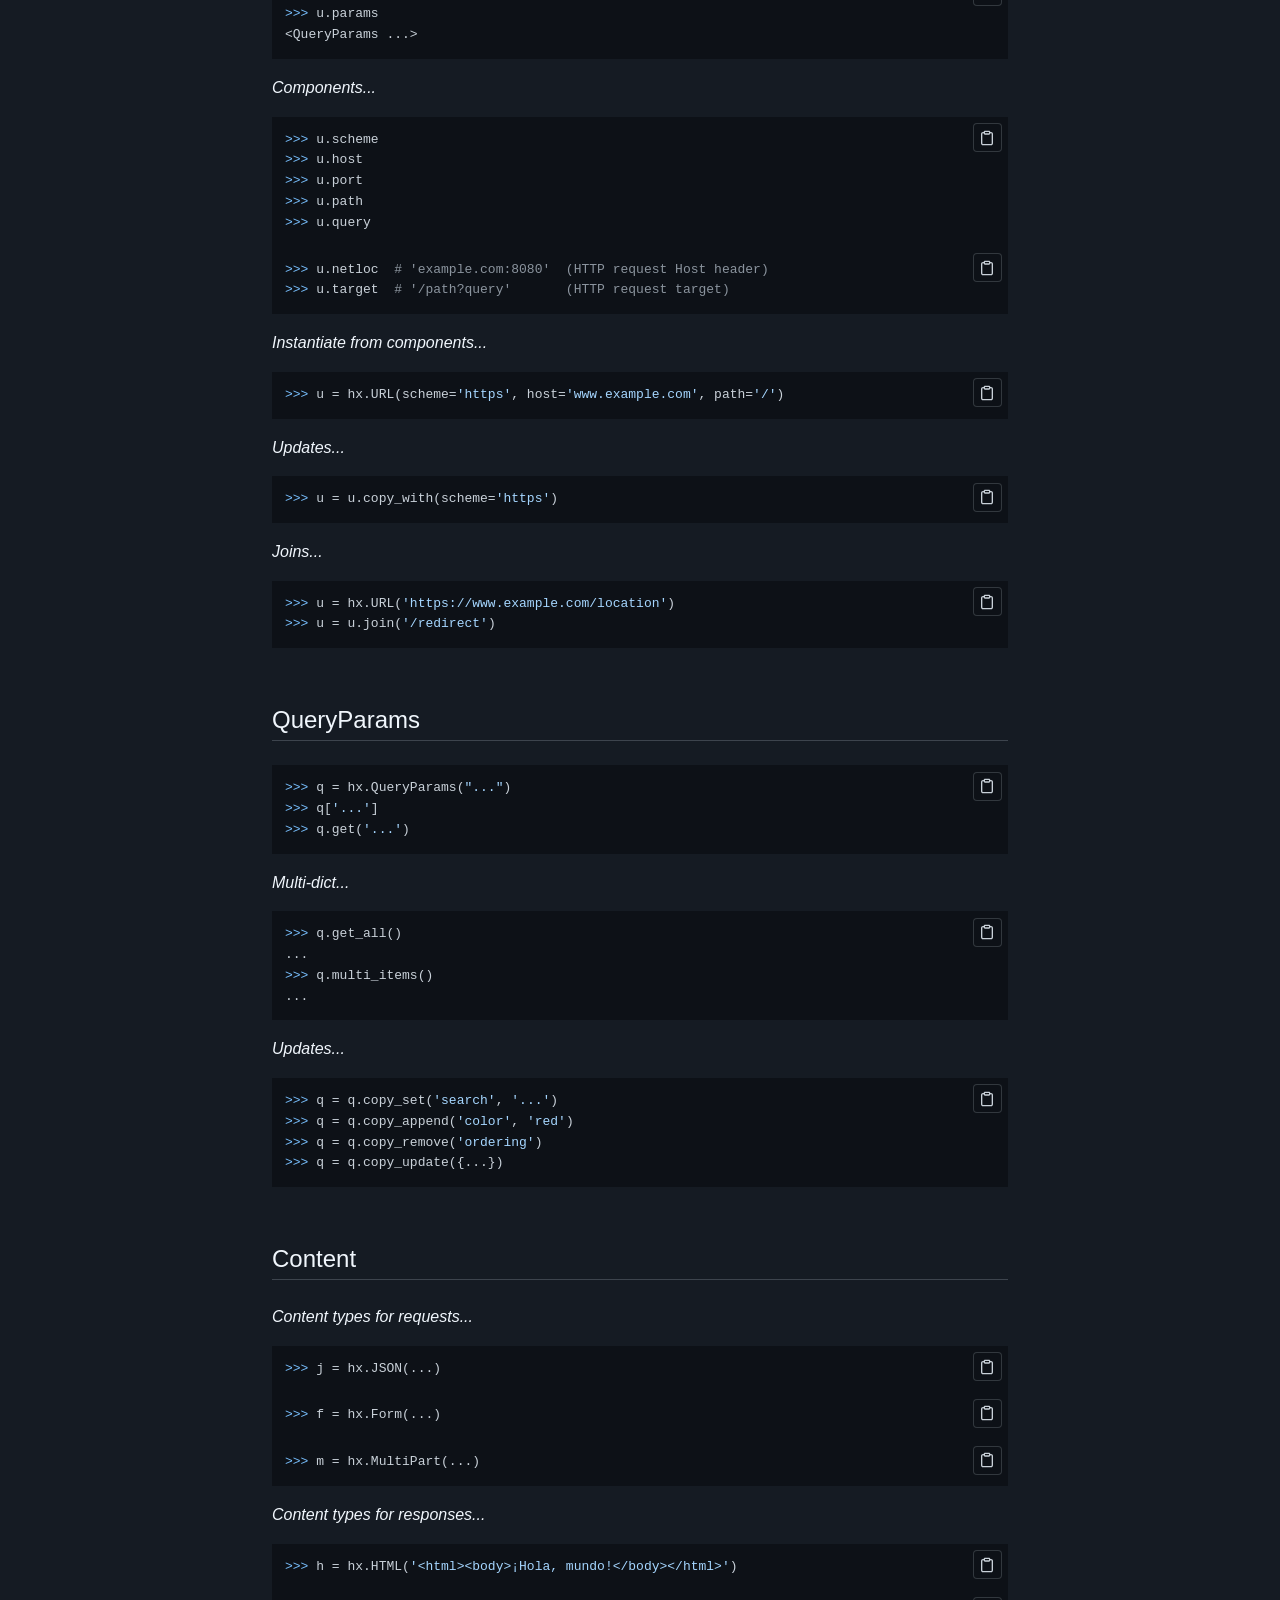
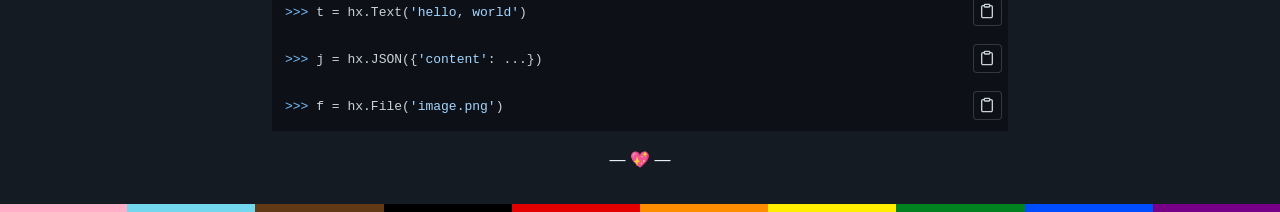
==== commit ddcb17fa: "Update documentation" ====
--- a/api/index.html
+++ b/api/index.html
@@ -3,7 +3,7 @@
         <meta charset="utf-8">
         <meta name="viewport" content="width=device-width, initial-scale=1.0">
         <title>Client</title>
-        <link rel="icon" href="data:image/svg+xml,&lt;svg xmlns=&quot;http://www.w3.org/2000/svg&quot; viewBox=&quot;0 0 100 100&quot;&gt;&lt;text y=&quot;.9em&quot; font-size=&quot;90&quot;&gt;📘&lt;/text&gt;&lt;/svg&gt;">
+        <link rel="icon" href="data:image/svg+xml,&lt;svg xmlns=&quot;http://www.w3.org/2000/svg&quot; viewBox=&quot;0 0 100 100&quot;&gt;&lt;text y=&quot;.9em&quot; font-size=&quot;90&quot;&gt;🦋&lt;/text&gt;&lt;/svg&gt;">
         <link rel="stylesheet" href="../css/highlightjs.min.css">
         <link rel="stylesheet" href="../css/highlightjs-copy.min.css">
         <link rel="stylesheet" href="../css/theme.css">
--- a/css/theme.css
+++ b/css/theme.css
@@ -60,6 +60,10 @@
     color: var(--fg-color);
     background-color: var(--bg-color);
     font-family: Helvetica, sans-serif;
+    --border-color: linear-gradient(to right, #ffafc7 10%, #73d7ee 10% 20%, #613915 20% 30%, #000000 30% 40%, #e50000 40% 50%, #ff8d00 50% 60%, #ffee00 60% 70%, #028121 70% 80%, #004cff 80% 90%, #760088 90%);
+    border-top: 0.5em solid;
+    border-bottom: 0.5em solid;
+    border-image: var(--border-color) 1;
 }
 
 h1, h2, h3, h4, h5 {
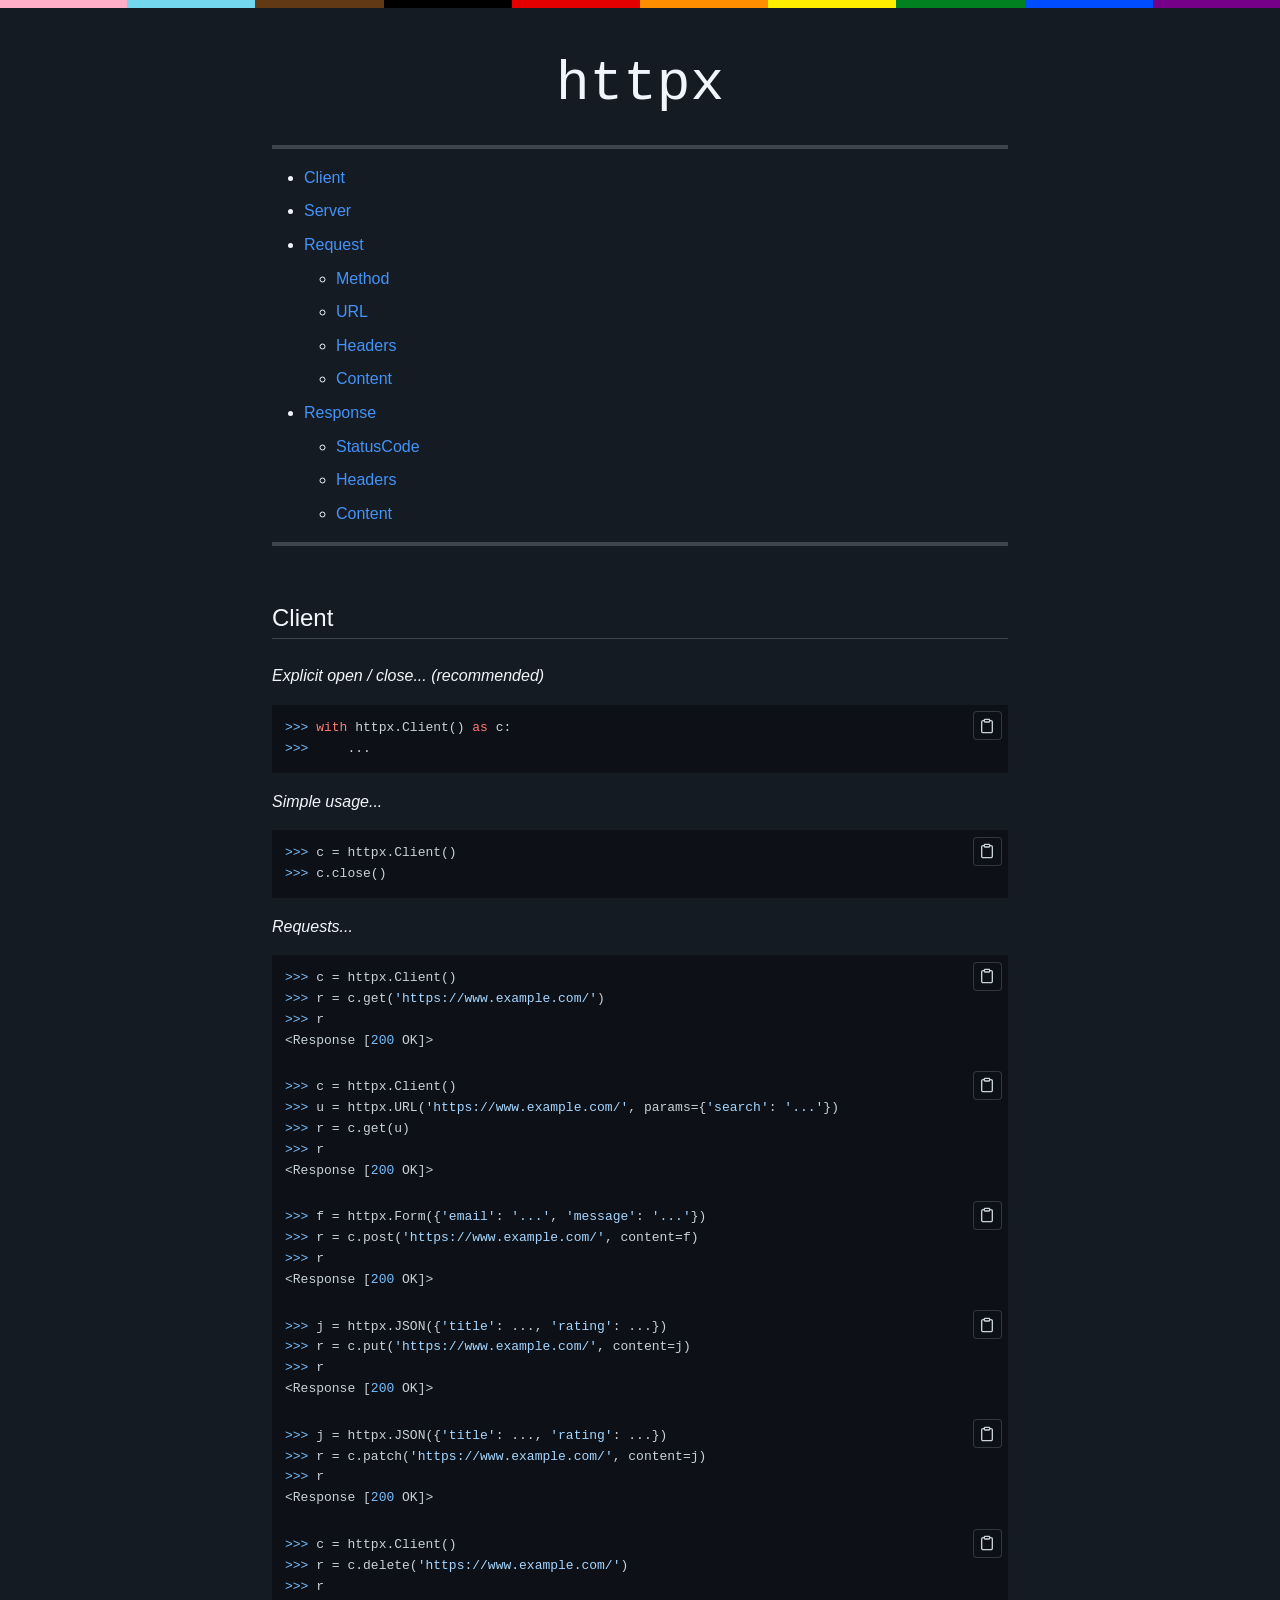
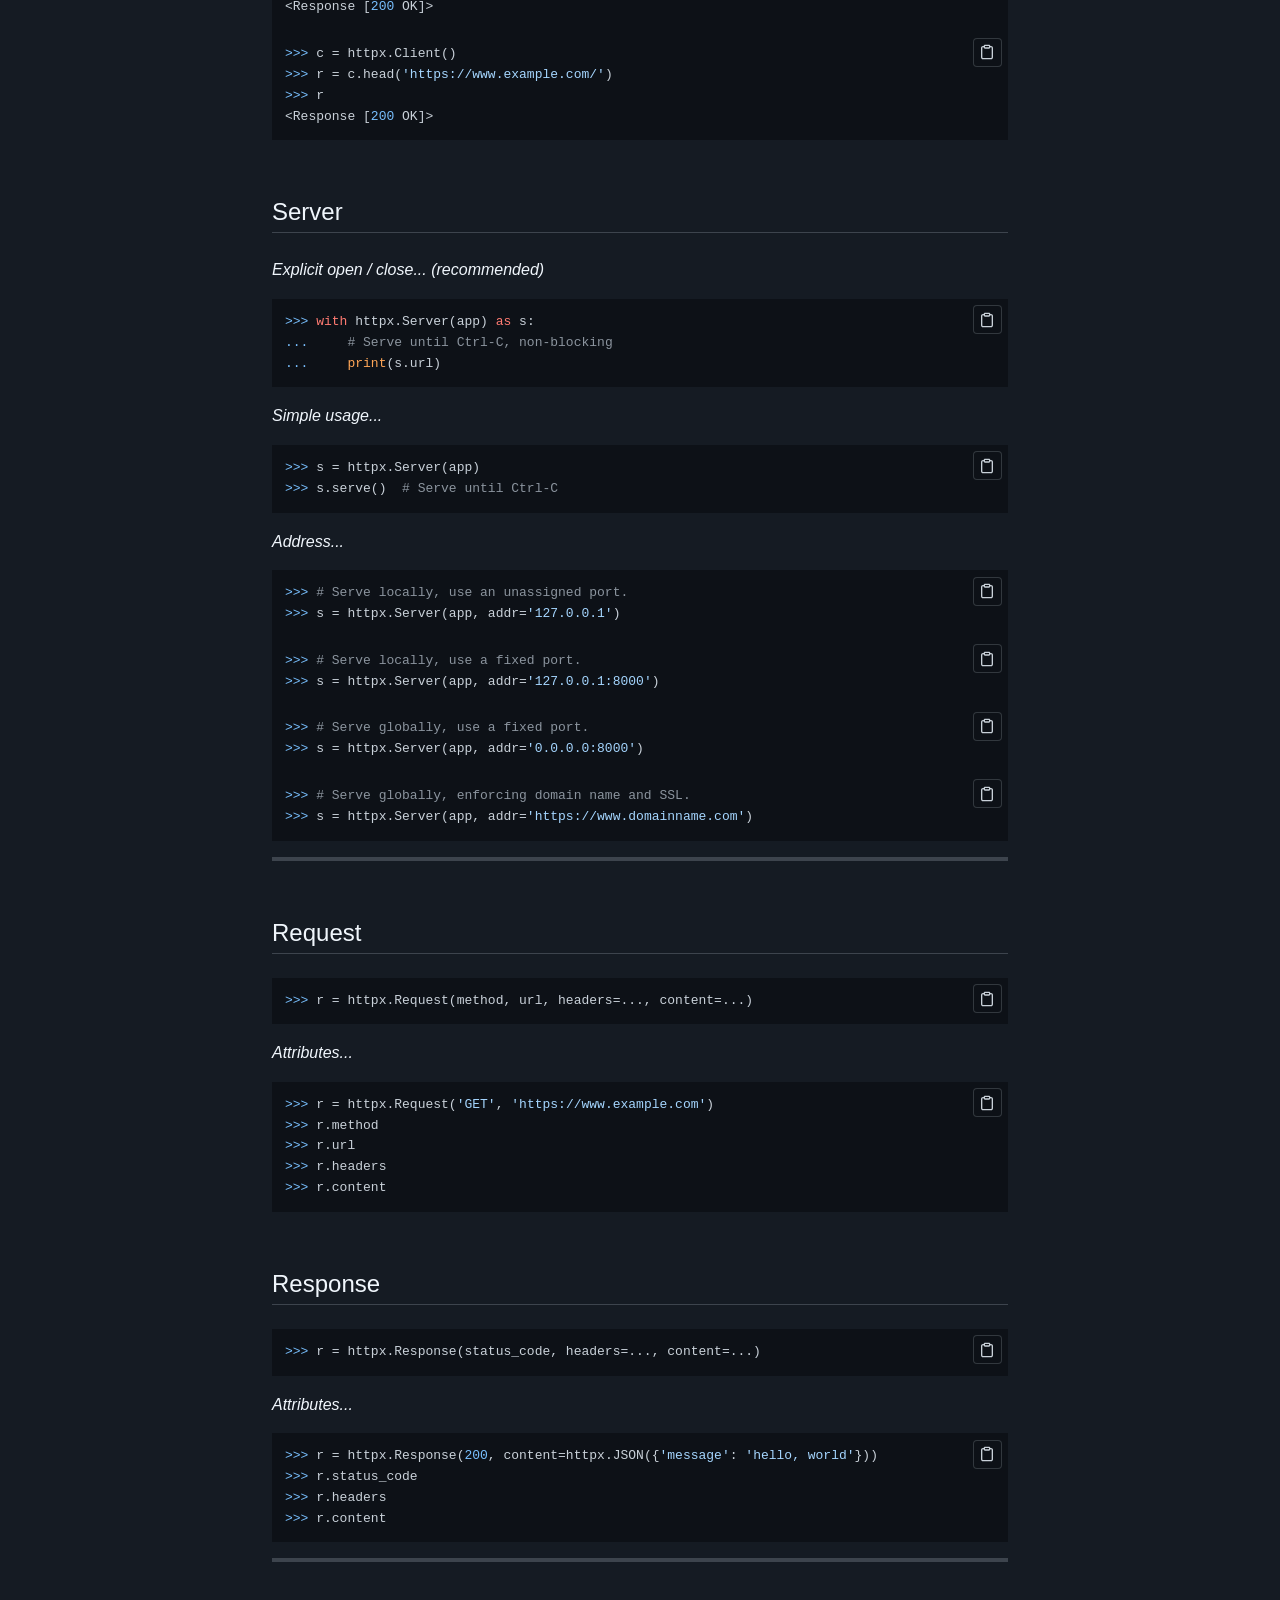
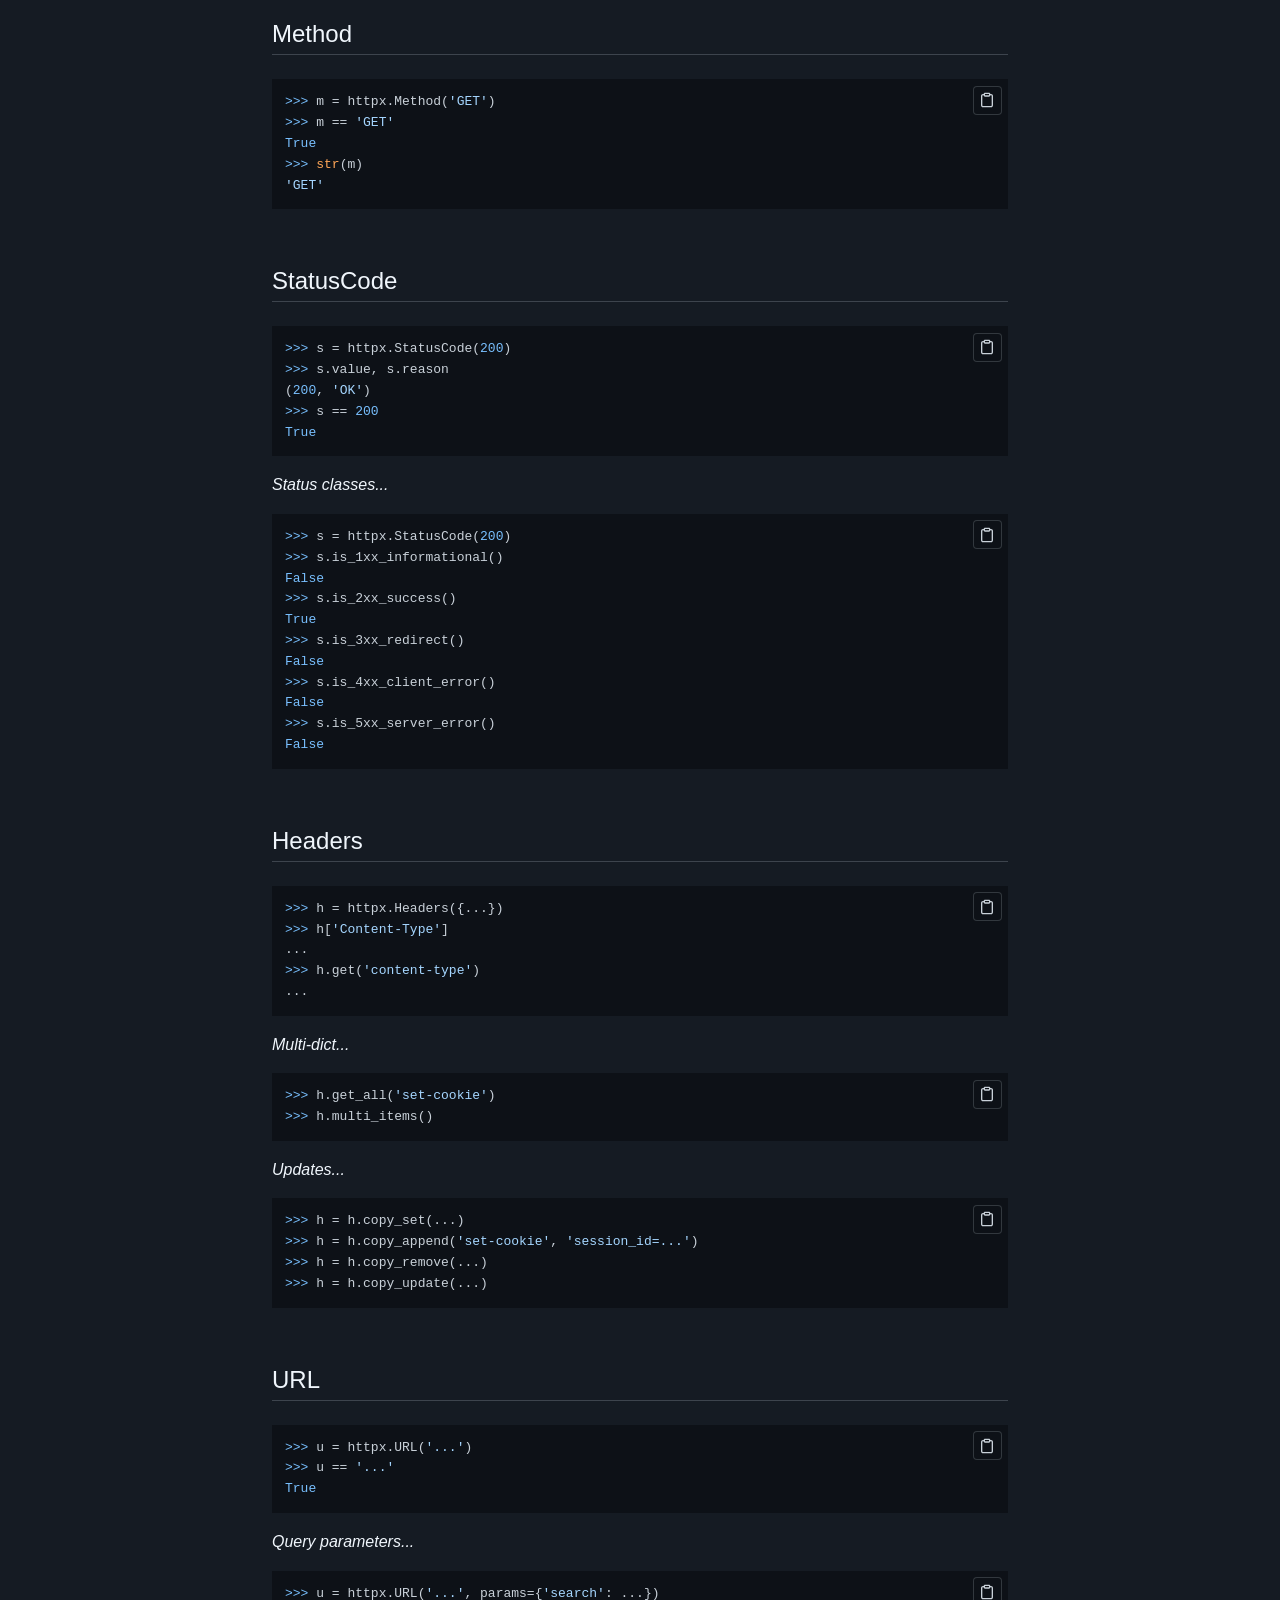
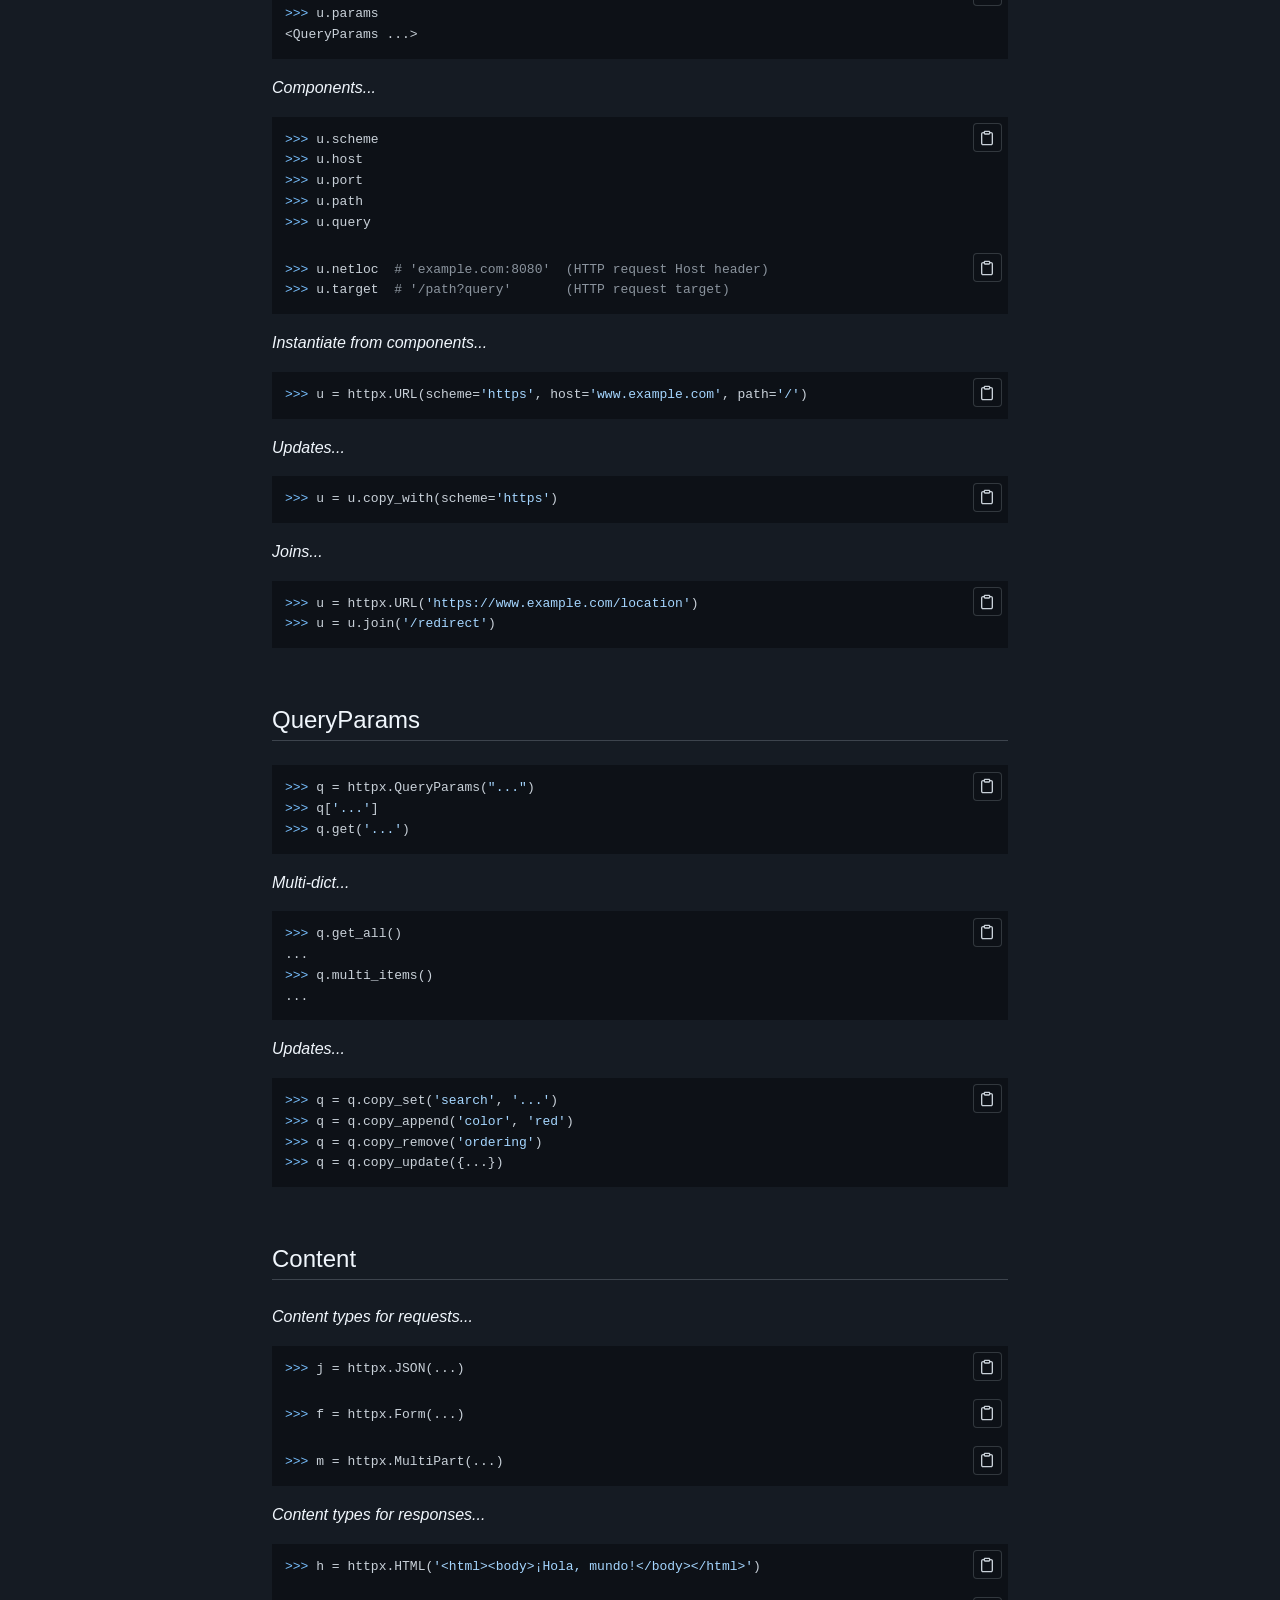
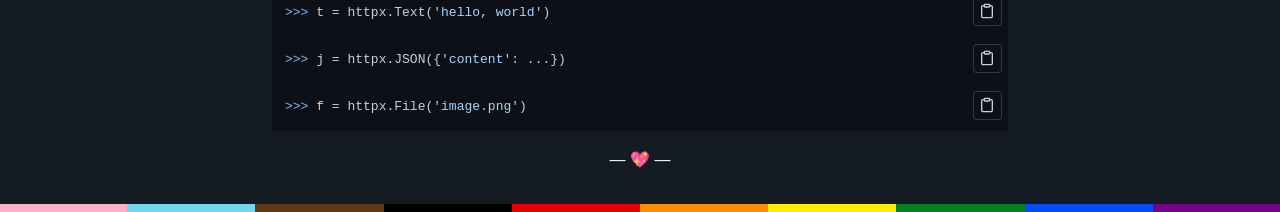
==== commit 836219d0: "Update documentation" ====
--- a/api/index.html
+++ b/api/index.html
@@ -13,7 +13,7 @@
     </head>
     <body>
         <main>
-            <h1 style="border: none"><a href="/">hx</a></h1>
+            <h1 style="border: none"><a href="/">httpx</a></h1>
 
 <hr />
 <ul>
@@ -36,110 +36,110 @@
 <hr />
 <h2 id="client"><a class="toclink" href="#client">Client</a></h2>
 <p><em>Explicit open / close... (recommended)</em></p>
-<pre><code class="language-python">&gt;&gt;&gt; with hx.Client() as c:
+<pre><code class="language-python">&gt;&gt;&gt; with httpx.Client() as c:
 &gt;&gt;&gt;     ...
 </code></pre>
 <p><em>Simple usage...</em></p>
-<pre><code class="language-python">&gt;&gt;&gt; c = hx.Client()
+<pre><code class="language-python">&gt;&gt;&gt; c = httpx.Client()
 &gt;&gt;&gt; c.close()
 </code></pre>
 <p><em>Requests...</em></p>
-<pre><code class="language-python">&gt;&gt;&gt; c = hx.Client()
+<pre><code class="language-python">&gt;&gt;&gt; c = httpx.Client()
 &gt;&gt;&gt; r = c.get('https://www.example.com/')
 &gt;&gt;&gt; r
 &lt;Response [200 OK]&gt;
 </code></pre>
-<pre><code class="language-python">&gt;&gt;&gt; c = hx.Client()
-&gt;&gt;&gt; u = hx.URL('https://www.example.com/', params={'search': '...'})
+<pre><code class="language-python">&gt;&gt;&gt; c = httpx.Client()
+&gt;&gt;&gt; u = httpx.URL('https://www.example.com/', params={'search': '...'})
 &gt;&gt;&gt; r = c.get(u)
 &gt;&gt;&gt; r
 &lt;Response [200 OK]&gt;
 </code></pre>
-<pre><code class="language-python">&gt;&gt;&gt; f = hx.Form({'email': '...', 'message': '...'})
+<pre><code class="language-python">&gt;&gt;&gt; f = httpx.Form({'email': '...', 'message': '...'})
 &gt;&gt;&gt; r = c.post('https://www.example.com/', content=f)
 &gt;&gt;&gt; r
 &lt;Response [200 OK]&gt;
 </code></pre>
-<pre><code class="language-python">&gt;&gt;&gt; j = hx.JSON({'title': ..., 'rating': ...})
+<pre><code class="language-python">&gt;&gt;&gt; j = httpx.JSON({'title': ..., 'rating': ...})
 &gt;&gt;&gt; r = c.put('https://www.example.com/', content=j)
 &gt;&gt;&gt; r
 &lt;Response [200 OK]&gt;
 </code></pre>
-<pre><code class="language-python">&gt;&gt;&gt; j = hx.JSON({'title': ..., 'rating': ...})
+<pre><code class="language-python">&gt;&gt;&gt; j = httpx.JSON({'title': ..., 'rating': ...})
 &gt;&gt;&gt; r = c.patch('https://www.example.com/', content=j)
 &gt;&gt;&gt; r
 &lt;Response [200 OK]&gt;
 </code></pre>
-<pre><code class="language-python">&gt;&gt;&gt; c = hx.Client()
+<pre><code class="language-python">&gt;&gt;&gt; c = httpx.Client()
 &gt;&gt;&gt; r = c.delete('https://www.example.com/')
 &gt;&gt;&gt; r
 &lt;Response [200 OK]&gt;
 </code></pre>
-<pre><code class="language-python">&gt;&gt;&gt; c = hx.Client()
+<pre><code class="language-python">&gt;&gt;&gt; c = httpx.Client()
 &gt;&gt;&gt; r = c.head('https://www.example.com/')
 &gt;&gt;&gt; r
 &lt;Response [200 OK]&gt;
 </code></pre>
 <h2 id="server"><a class="toclink" href="#server">Server</a></h2>
 <p><em>Explicit open / close... (recommended)</em></p>
-<pre><code class="language-python">&gt;&gt;&gt; with hx.Server(app) as s:
+<pre><code class="language-python">&gt;&gt;&gt; with httpx.Server(app) as s:
 ...     # Serve until Ctrl-C, non-blocking
 ...     print(s.url)
 </code></pre>
 <p><em>Simple usage...</em></p>
-<pre><code class="language-python">&gt;&gt;&gt; s = hx.Server(app)
+<pre><code class="language-python">&gt;&gt;&gt; s = httpx.Server(app)
 &gt;&gt;&gt; s.serve()  # Serve until Ctrl-C
 </code></pre>
 <p><em>Address...</em></p>
 <pre><code class="language-python">&gt;&gt;&gt; # Serve locally, use an unassigned port. 
-&gt;&gt;&gt; s = hx.Server(app, addr='127.0.0.1')
+&gt;&gt;&gt; s = httpx.Server(app, addr='127.0.0.1')
 </code></pre>
 <pre><code class="language-python">&gt;&gt;&gt; # Serve locally, use a fixed port.
-&gt;&gt;&gt; s = hx.Server(app, addr='127.0.0.1:8000')
+&gt;&gt;&gt; s = httpx.Server(app, addr='127.0.0.1:8000')
 </code></pre>
 <pre><code class="language-python">&gt;&gt;&gt; # Serve globally, use a fixed port.
-&gt;&gt;&gt; s = hx.Server(app, addr='0.0.0.0:8000')
+&gt;&gt;&gt; s = httpx.Server(app, addr='0.0.0.0:8000')
 </code></pre>
 <pre><code class="language-python">&gt;&gt;&gt; # Serve globally, enforcing domain name and SSL.
-&gt;&gt;&gt; s = hx.Server(app, addr='https://www.domainname.com')
+&gt;&gt;&gt; s = httpx.Server(app, addr='https://www.domainname.com')
 </code></pre>
 <hr />
 <h2 id="request"><a class="toclink" href="#request">Request</a></h2>
-<pre><code class="language-python">&gt;&gt;&gt; r = hx.Request(method, url, headers=..., content=...)
+<pre><code class="language-python">&gt;&gt;&gt; r = httpx.Request(method, url, headers=..., content=...)
 </code></pre>
 <p><em>Attributes...</em></p>
-<pre><code class="language-python">&gt;&gt;&gt; r = hx.Request('GET', 'https://www.example.com')
+<pre><code class="language-python">&gt;&gt;&gt; r = httpx.Request('GET', 'https://www.example.com')
 &gt;&gt;&gt; r.method
 &gt;&gt;&gt; r.url
 &gt;&gt;&gt; r.headers
 &gt;&gt;&gt; r.content
 </code></pre>
 <h2 id="response"><a class="toclink" href="#response">Response</a></h2>
-<pre><code class="language-python">&gt;&gt;&gt; r = hx.Response(status_code, headers=..., content=...)
+<pre><code class="language-python">&gt;&gt;&gt; r = httpx.Response(status_code, headers=..., content=...)
 </code></pre>
 <p><em>Attributes...</em></p>
-<pre><code class="language-python">&gt;&gt;&gt; r = hx.Response(200, content=hx.JSON({'message': 'hello, world'}))
+<pre><code class="language-python">&gt;&gt;&gt; r = httpx.Response(200, content=httpx.JSON({'message': 'hello, world'}))
 &gt;&gt;&gt; r.status_code
 &gt;&gt;&gt; r.headers
 &gt;&gt;&gt; r.content
 </code></pre>
 <hr />
 <h2 id="method"><a class="toclink" href="#method">Method</a></h2>
-<pre><code class="language-python">&gt;&gt;&gt; m = hx.Method('GET')
+<pre><code class="language-python">&gt;&gt;&gt; m = httpx.Method('GET')
 &gt;&gt;&gt; m == 'GET'
 True
 &gt;&gt;&gt; str(m)
 'GET'
 </code></pre>
 <h2 id="statuscode"><a class="toclink" href="#statuscode">StatusCode</a></h2>
-<pre><code class="language-python">&gt;&gt;&gt; s = hx.StatusCode(200)
+<pre><code class="language-python">&gt;&gt;&gt; s = httpx.StatusCode(200)
 &gt;&gt;&gt; s.value, s.reason
 (200, 'OK')
 &gt;&gt;&gt; s == 200
 True
 </code></pre>
 <p><em>Status classes...</em></p>
-<pre><code class="language-python">&gt;&gt;&gt; s = hx.StatusCode(200)
+<pre><code class="language-python">&gt;&gt;&gt; s = httpx.StatusCode(200)
 &gt;&gt;&gt; s.is_1xx_informational()
 False
 &gt;&gt;&gt; s.is_2xx_success()
@@ -152,7 +152,7 @@
 False
 </code></pre>
 <h2 id="headers"><a class="toclink" href="#headers">Headers</a></h2>
-<pre><code class="language-python">&gt;&gt;&gt; h = hx.Headers({...})
+<pre><code class="language-python">&gt;&gt;&gt; h = httpx.Headers({...})
 &gt;&gt;&gt; h['Content-Type']
 ...
 &gt;&gt;&gt; h.get('content-type')
@@ -169,12 +169,12 @@
 &gt;&gt;&gt; h = h.copy_update(...)
 </code></pre>
 <h2 id="url"><a class="toclink" href="#url">URL</a></h2>
-<pre><code class="language-python">&gt;&gt;&gt; u = hx.URL('...')
+<pre><code class="language-python">&gt;&gt;&gt; u = httpx.URL('...')
 &gt;&gt;&gt; u == '...'
 True
 </code></pre>
 <p><em>Query parameters...</em></p>
-<pre><code class="language-python">&gt;&gt;&gt; u = hx.URL('...', params={'search': ...})
+<pre><code class="language-python">&gt;&gt;&gt; u = httpx.URL('...', params={'search': ...})
 &gt;&gt;&gt; u.params
 &lt;QueryParams ...&gt;
 </code></pre>
@@ -189,17 +189,17 @@
 &gt;&gt;&gt; u.target  # '/path?query'       (HTTP request target)
 </code></pre>
 <p><em>Instantiate from components...</em></p>
-<pre><code class="language-python">&gt;&gt;&gt; u = hx.URL(scheme='https', host='www.example.com', path='/')
+<pre><code class="language-python">&gt;&gt;&gt; u = httpx.URL(scheme='https', host='www.example.com', path='/')
 </code></pre>
 <p><em>Updates...</em></p>
 <pre><code class="language-python">&gt;&gt;&gt; u = u.copy_with(scheme='https')
 </code></pre>
 <p><em>Joins...</em></p>
-<pre><code class="language-python">&gt;&gt;&gt; u = hx.URL('https://www.example.com/location')
+<pre><code class="language-python">&gt;&gt;&gt; u = httpx.URL('https://www.example.com/location')
 &gt;&gt;&gt; u = u.join('/redirect')
 </code></pre>
 <h2 id="queryparams"><a class="toclink" href="#queryparams">QueryParams</a></h2>
-<pre><code class="language-python">&gt;&gt;&gt; q = hx.QueryParams(&quot;...&quot;)
+<pre><code class="language-python">&gt;&gt;&gt; q = httpx.QueryParams(&quot;...&quot;)
 &gt;&gt;&gt; q['...']
 &gt;&gt;&gt; q.get('...')
 </code></pre>
@@ -217,20 +217,20 @@
 </code></pre>
 <h2 id="content"><a class="toclink" href="#content">Content</a></h2>
 <p><em>Content types for requests...</em></p>
-<pre><code class="language-python">&gt;&gt;&gt; j = hx.JSON(...)
-</code></pre>
-<pre><code class="language-python">&gt;&gt;&gt; f = hx.Form(...)
-</code></pre>
-<pre><code class="language-python">&gt;&gt;&gt; m = hx.MultiPart(...)
+<pre><code class="language-python">&gt;&gt;&gt; j = httpx.JSON(...)
+</code></pre>
+<pre><code class="language-python">&gt;&gt;&gt; f = httpx.Form(...)
+</code></pre>
+<pre><code class="language-python">&gt;&gt;&gt; m = httpx.MultiPart(...)
 </code></pre>
 <p><em>Content types for responses...</em></p>
-<pre><code class="language-python">&gt;&gt;&gt; h = hx.HTML('&lt;html&gt;&lt;body&gt;¡Hola, mundo!&lt;/body&gt;&lt;/html&gt;')
-</code></pre>
-<pre><code class="language-python">&gt;&gt;&gt; t = hx.Text('hello, world')
-</code></pre>
-<pre><code class="language-python">&gt;&gt;&gt; j = hx.JSON({'content': ...})
-</code></pre>
-<pre><code class="language-python">&gt;&gt;&gt; f = hx.File('image.png')
+<pre><code class="language-python">&gt;&gt;&gt; h = httpx.HTML('&lt;html&gt;&lt;body&gt;¡Hola, mundo!&lt;/body&gt;&lt;/html&gt;')
+</code></pre>
+<pre><code class="language-python">&gt;&gt;&gt; t = httpx.Text('hello, world')
+</code></pre>
+<pre><code class="language-python">&gt;&gt;&gt; j = httpx.JSON({'content': ...})
+</code></pre>
+<pre><code class="language-python">&gt;&gt;&gt; f = httpx.File('image.png')
 </code></pre>
 <p align="center">&mdash; 💖 &mdash;</p>
             
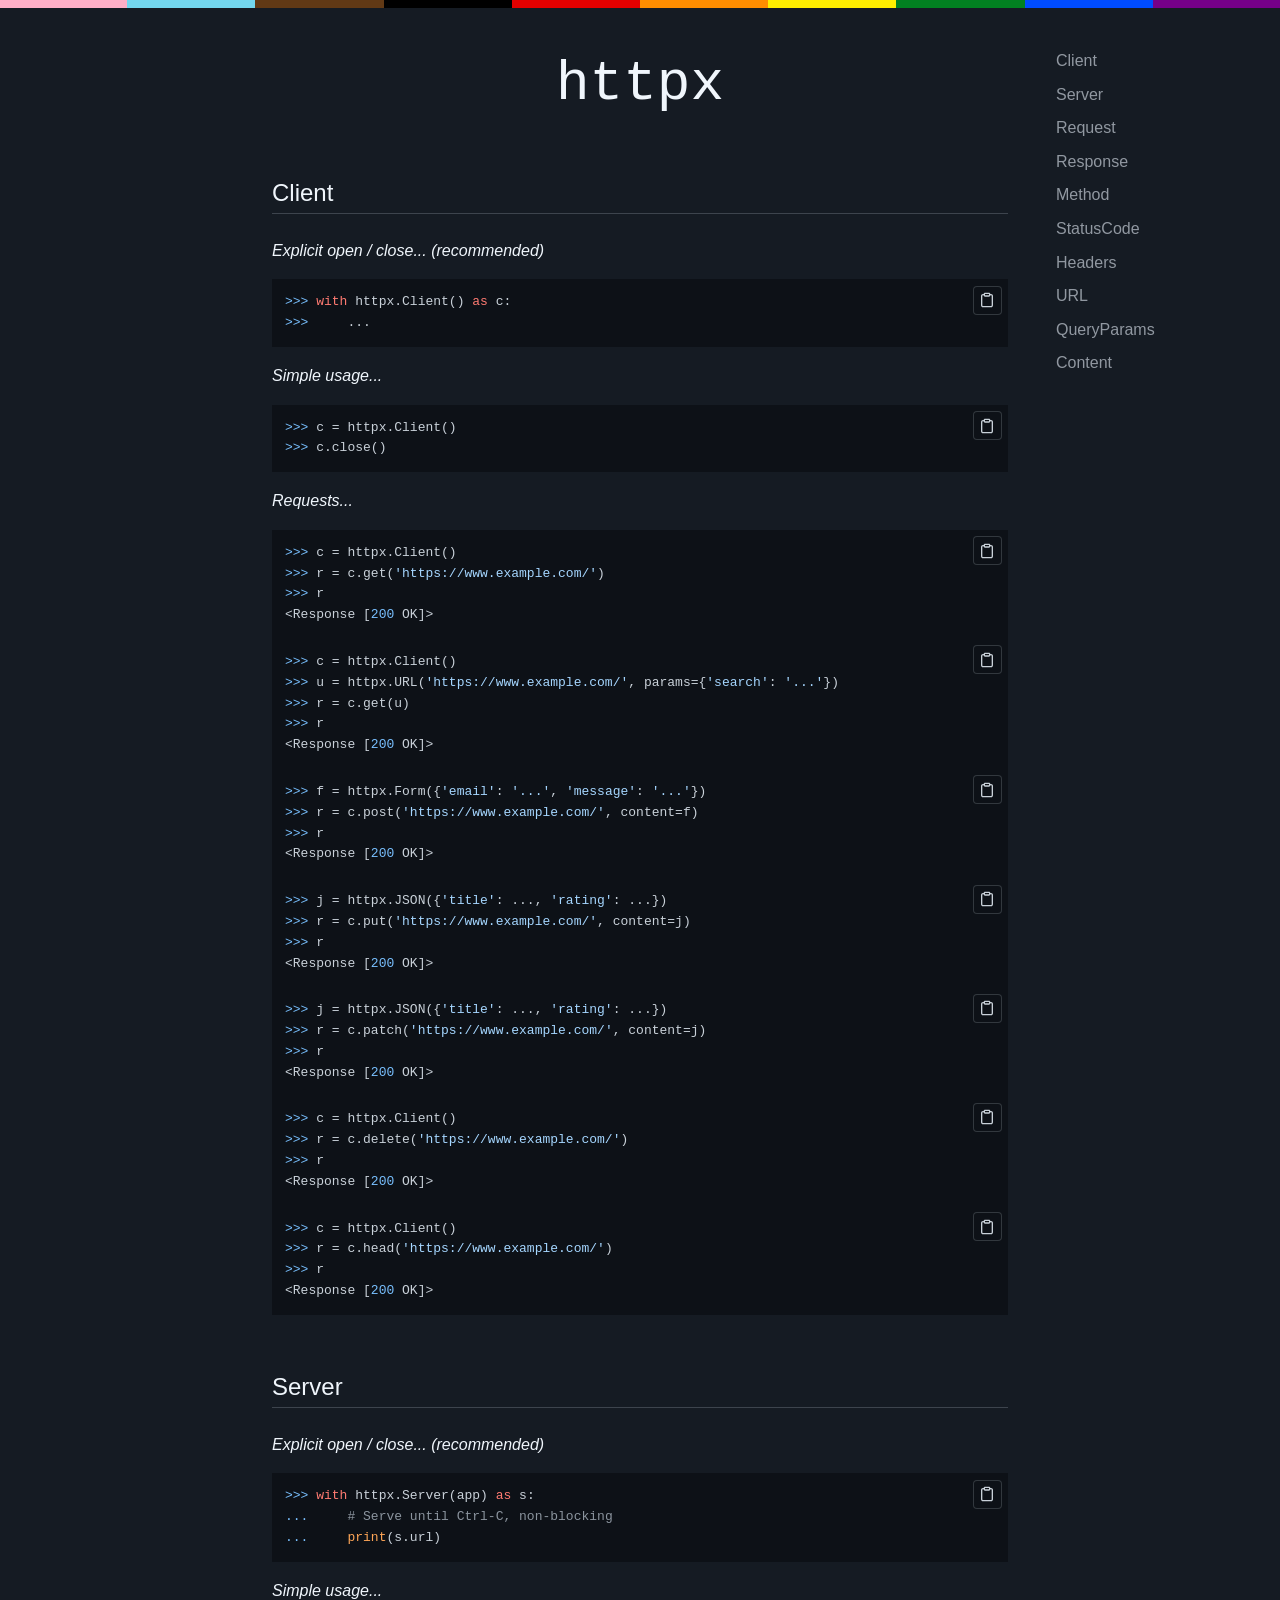
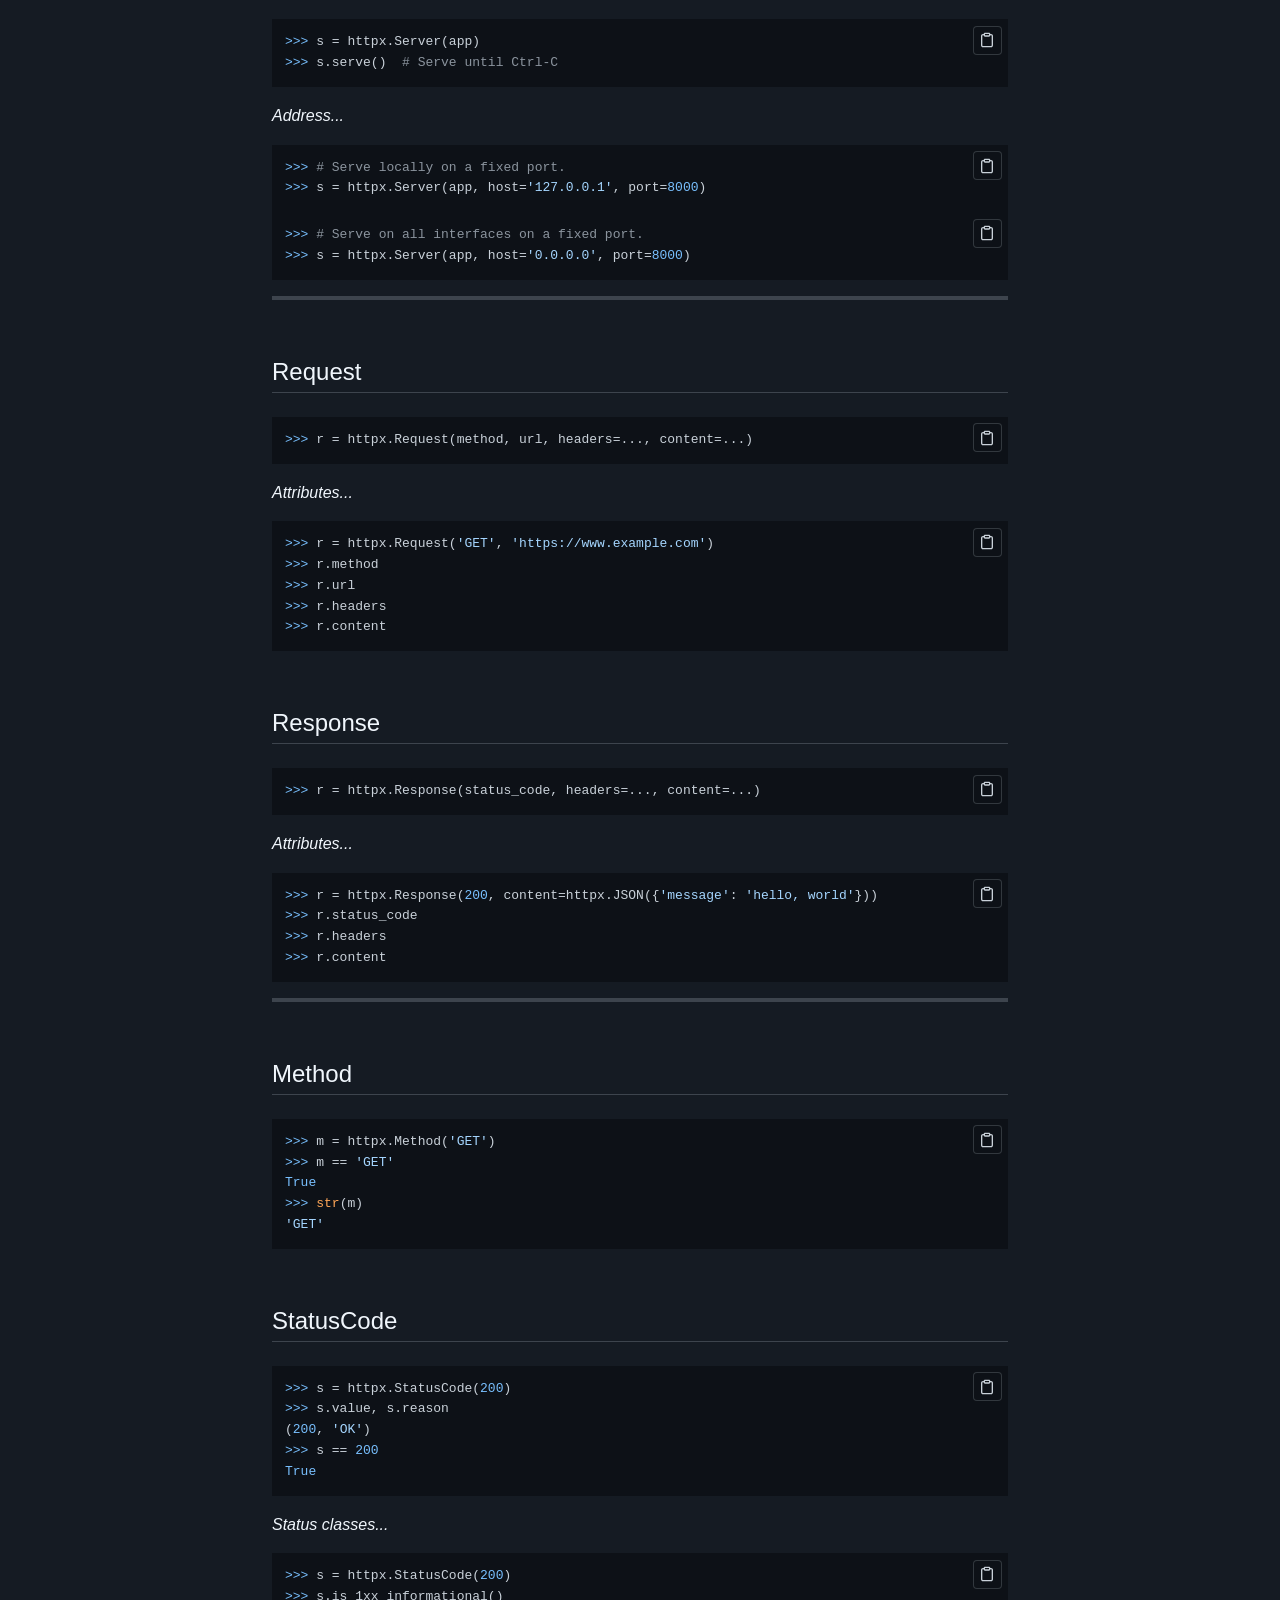
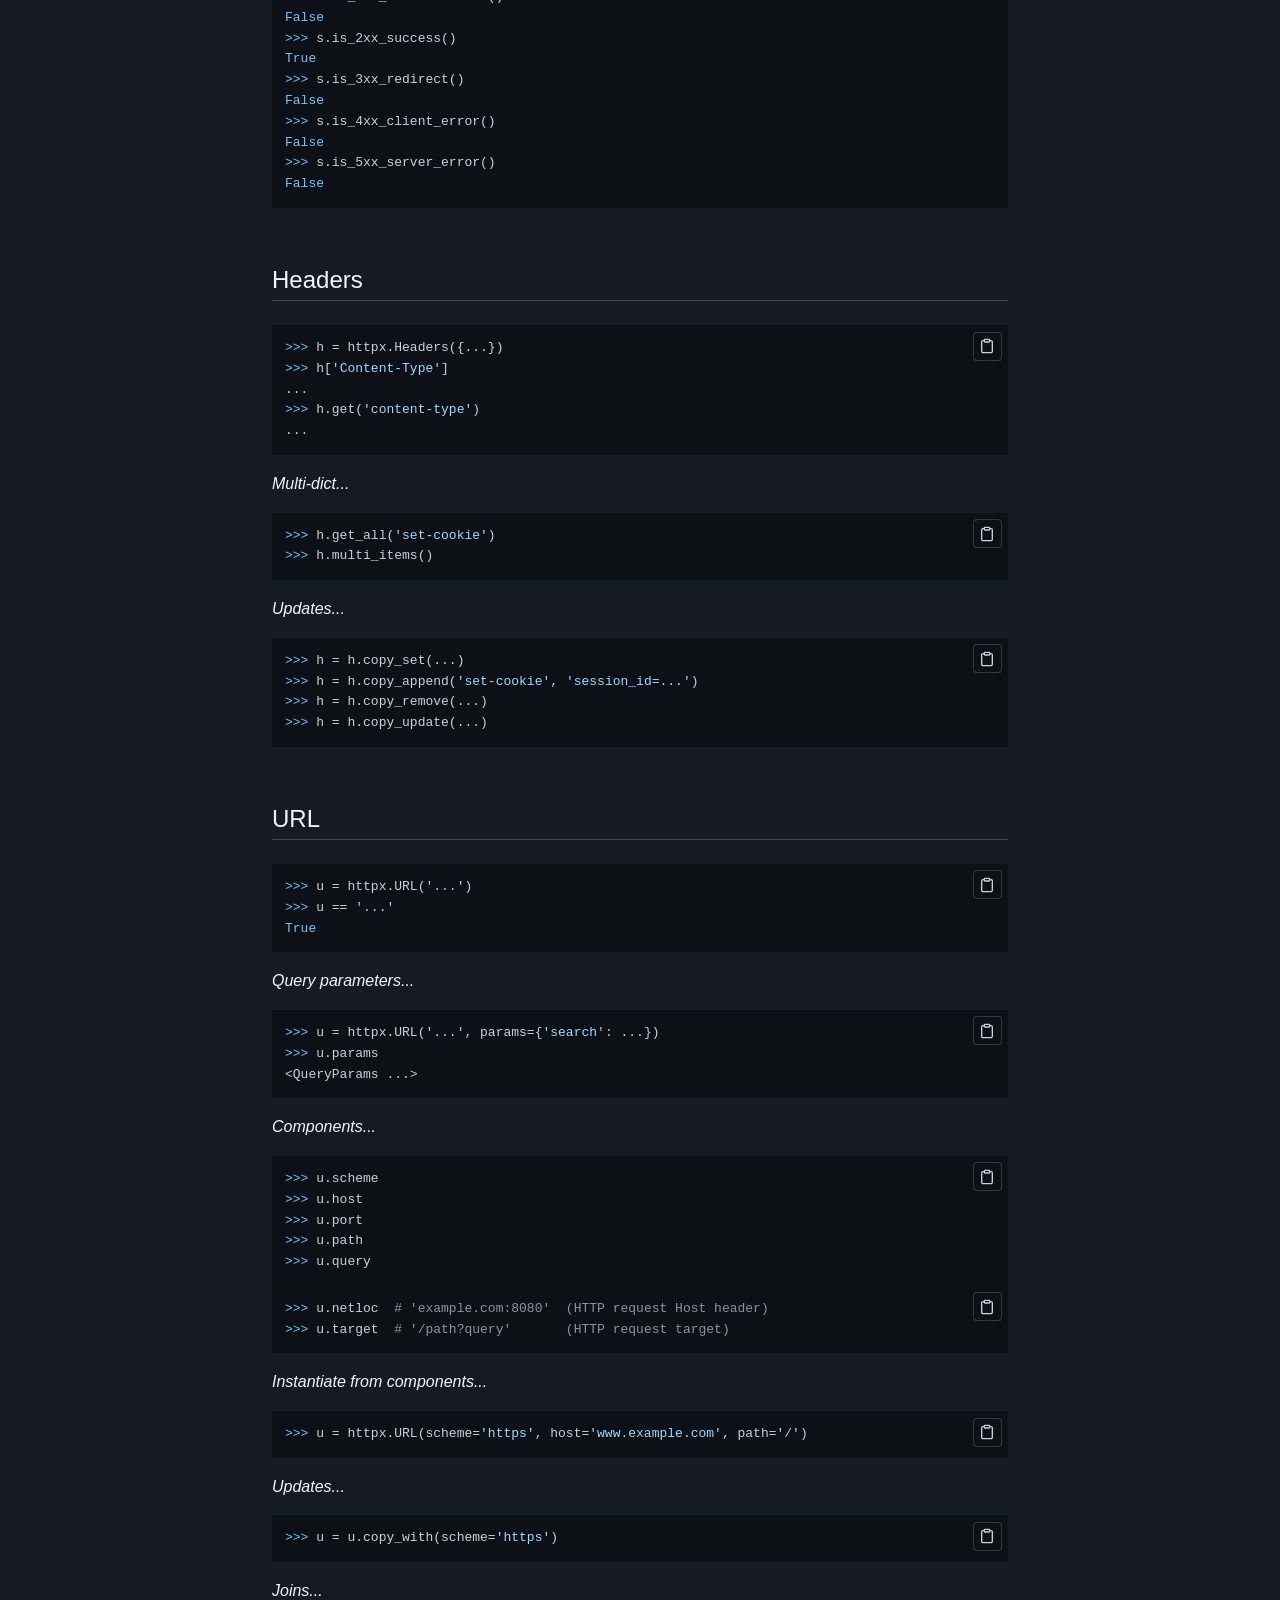
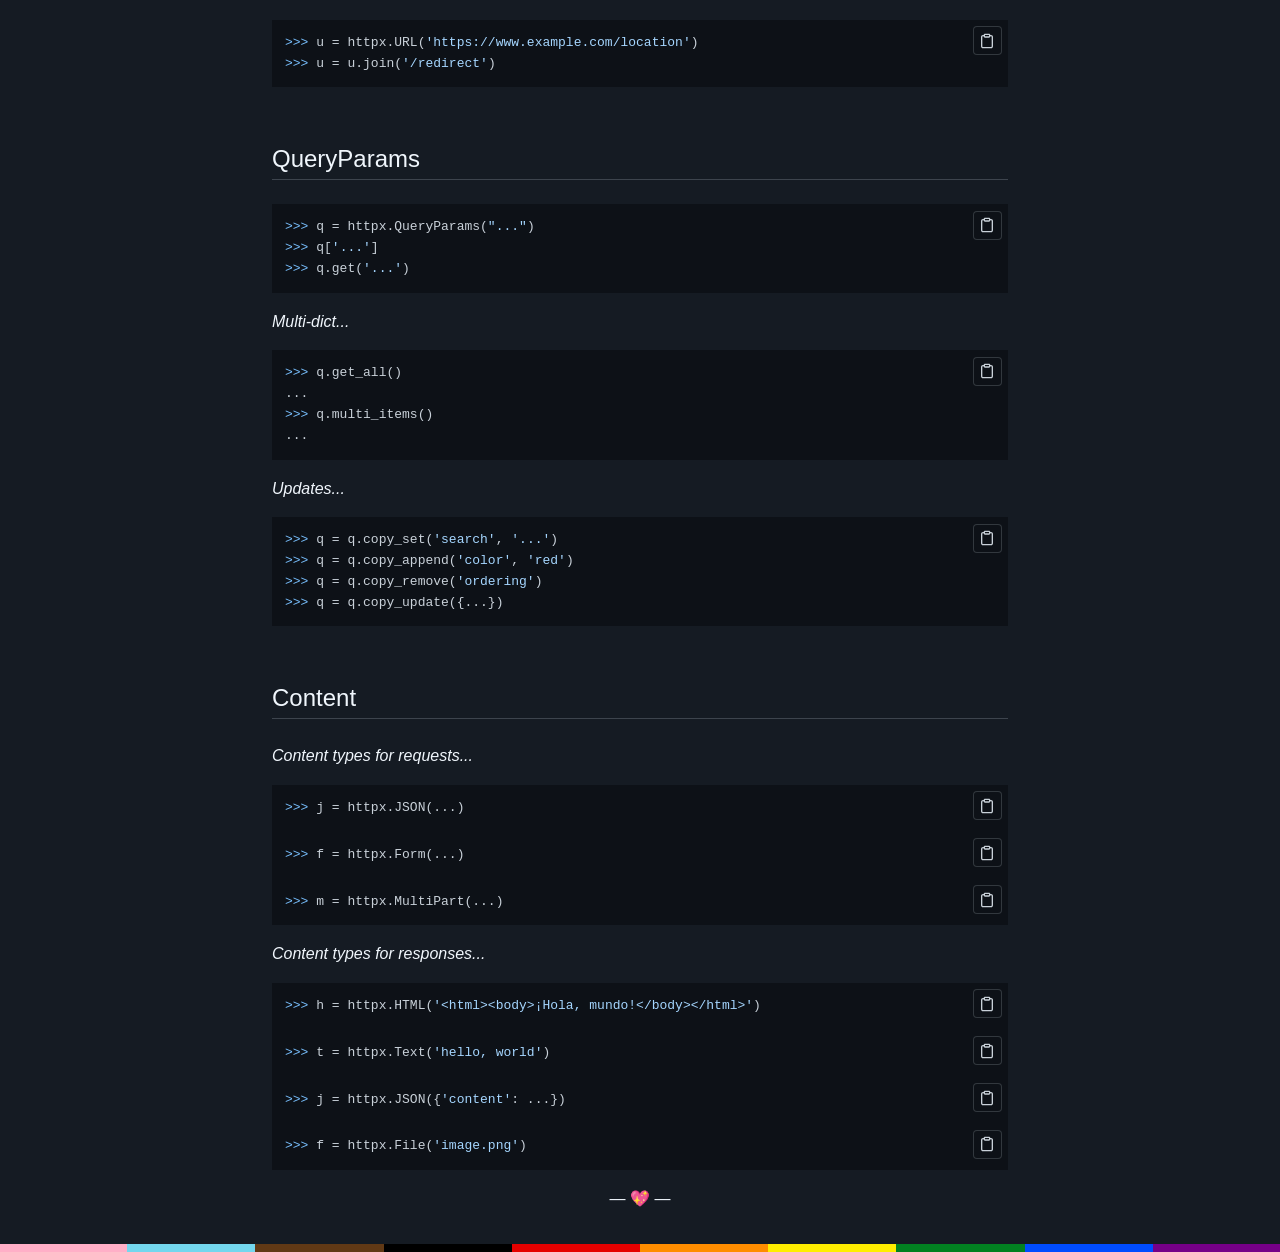
==== commit a3eb11c4: "Update documentation" ====
--- a/api/index.html
+++ b/api/index.html
@@ -12,28 +12,28 @@
         <script src="../js/theme.js"></script>
     </head>
     <body>
+        
+        <nav class="toc">
+            <div class="">
+<ul>
+<li><a href="#client">Client</a></li>
+<li><a href="#server">Server</a></li>
+<li><a href="#request">Request</a></li>
+<li><a href="#response">Response</a></li>
+<li><a href="#method">Method</a></li>
+<li><a href="#statuscode">StatusCode</a></li>
+<li><a href="#headers">Headers</a></li>
+<li><a href="#url">URL</a></li>
+<li><a href="#queryparams">QueryParams</a></li>
+<li><a href="#content">Content</a></li>
+</ul>
+</div>
+
+        </nav>
+        
         <main>
             <h1 style="border: none"><a href="/">httpx</a></h1>
 
-<hr />
-<ul>
-<li><a href="#client">Client</a></li>
-<li><a href="#server">Server</a></li>
-<li><a href="#request">Request</a><ul>
-<li><a href="#method">Method</a></li>
-<li><a href="#url">URL</a></li>
-<li><a href="#headers">Headers</a></li>
-<li><a href="#content">Content</a></li>
-</ul>
-</li>
-<li><a href="#response">Response</a><ul>
-<li><a href="#statuscode">StatusCode</a></li>
-<li><a href="#headers">Headers</a></li>
-<li><a href="#content">Content</a></li>
-</ul>
-</li>
-</ul>
-<hr />
 <h2 id="client"><a class="toclink" href="#client">Client</a></h2>
 <p><em>Explicit open / close... (recommended)</em></p>
 <pre><code class="language-python">&gt;&gt;&gt; with httpx.Client() as c:
@@ -91,17 +91,11 @@
 &gt;&gt;&gt; s.serve()  # Serve until Ctrl-C
 </code></pre>
 <p><em>Address...</em></p>
-<pre><code class="language-python">&gt;&gt;&gt; # Serve locally, use an unassigned port. 
-&gt;&gt;&gt; s = httpx.Server(app, addr='127.0.0.1')
-</code></pre>
-<pre><code class="language-python">&gt;&gt;&gt; # Serve locally, use a fixed port.
-&gt;&gt;&gt; s = httpx.Server(app, addr='127.0.0.1:8000')
-</code></pre>
-<pre><code class="language-python">&gt;&gt;&gt; # Serve globally, use a fixed port.
-&gt;&gt;&gt; s = httpx.Server(app, addr='0.0.0.0:8000')
-</code></pre>
-<pre><code class="language-python">&gt;&gt;&gt; # Serve globally, enforcing domain name and SSL.
-&gt;&gt;&gt; s = httpx.Server(app, addr='https://www.domainname.com')
+<pre><code class="language-python">&gt;&gt;&gt; # Serve locally on a fixed port.
+&gt;&gt;&gt; s = httpx.Server(app, host='127.0.0.1', port=8000)
+</code></pre>
+<pre><code class="language-python">&gt;&gt;&gt; # Serve on all interfaces on a fixed port.
+&gt;&gt;&gt; s = httpx.Server(app, host='0.0.0.0', port=8000)
 </code></pre>
 <hr />
 <h2 id="request"><a class="toclink" href="#request">Request</a></h2>
@@ -233,7 +227,6 @@
 <pre><code class="language-python">&gt;&gt;&gt; f = httpx.File('image.png')
 </code></pre>
 <p align="center">&mdash; 💖 &mdash;</p>
-            
         </main>
     </body>
 </html>
--- a/css/theme.css
+++ b/css/theme.css
@@ -28,7 +28,7 @@
 /* Layout... */
 
 main {
-    margin-left: 20%;
+    margin: 0 auto 0 auto;
     width: 60%;
     padding: 1rem;
 }
@@ -37,7 +37,10 @@
     main {
         padding: 1.5rem 1rem;
         width: 75%;
-        margin-left: 25%;
+    }
+
+    nav.toc {
+        display: none;
     }
 }
 
@@ -45,7 +48,10 @@
     main {
         padding: 1.5rem 1rem;
         width: 100%;
-        margin-left: 0;
+    }
+
+    nav.toc {
+        display: none;
     }
 }
 
@@ -207,3 +213,45 @@
     float: right;
     text-decoration: none;
 }
+
+/* Table of contents styling */
+
+nav.toc {
+    position: fixed;
+    margin-left: 80%;
+    width : 20%;
+    padding: 2rem;
+    height: 100%;
+    overflow-y: scroll;
+}
+
+/* Navigation styling */
+
+nav.toc ul {
+    padding: 0;
+    margin: 0;
+}
+
+nav.toc li {
+    padding: 0;
+    margin: 0.5rem 0;
+    display: block;
+}
+
+nav.toc li a.active {
+    color: var(--link-color);
+}
+
+nav.toc li a:hover {
+    color: var(--link-color);
+    text-decoration: none;
+}
+
+nav.toc li a {
+    color: var(--muted-fg-color);
+}
+
+nav.toc li a:hover {
+    color: var(--fg-color);
+    text-decoration: none;
+}
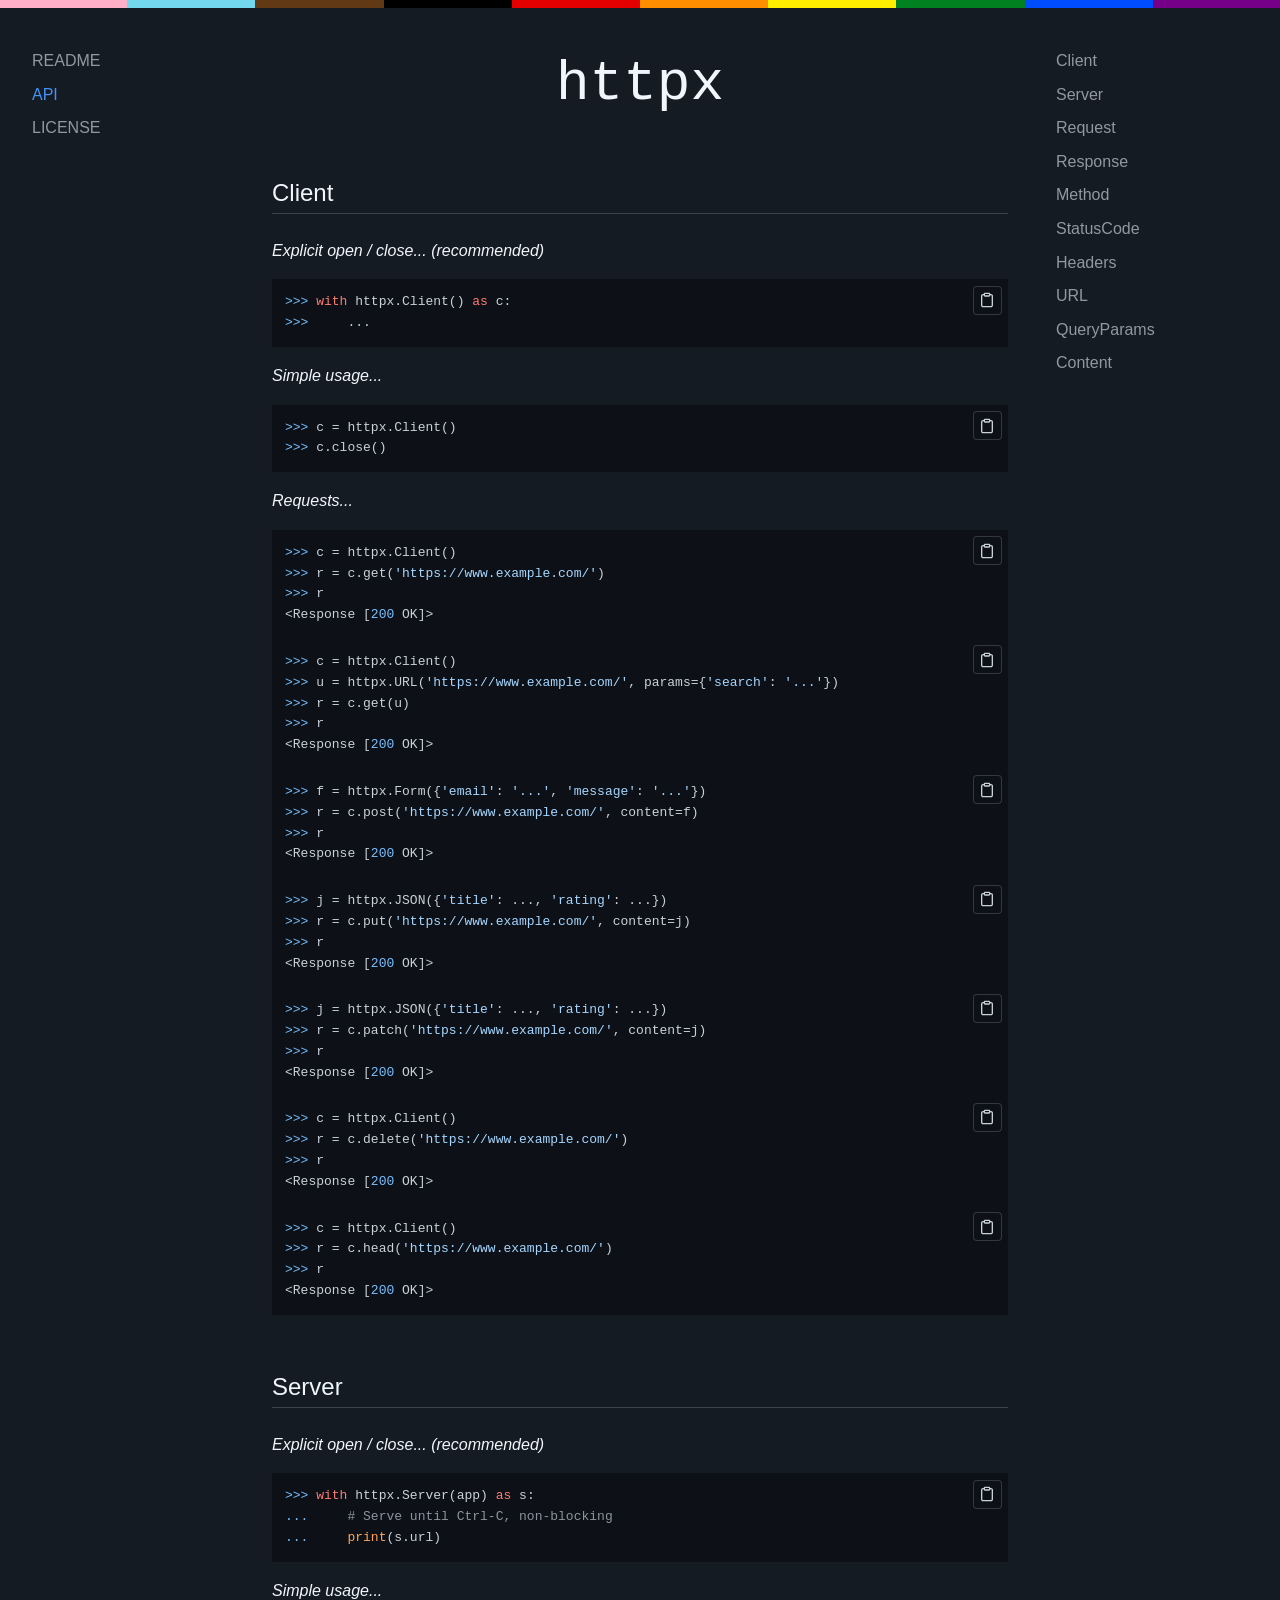
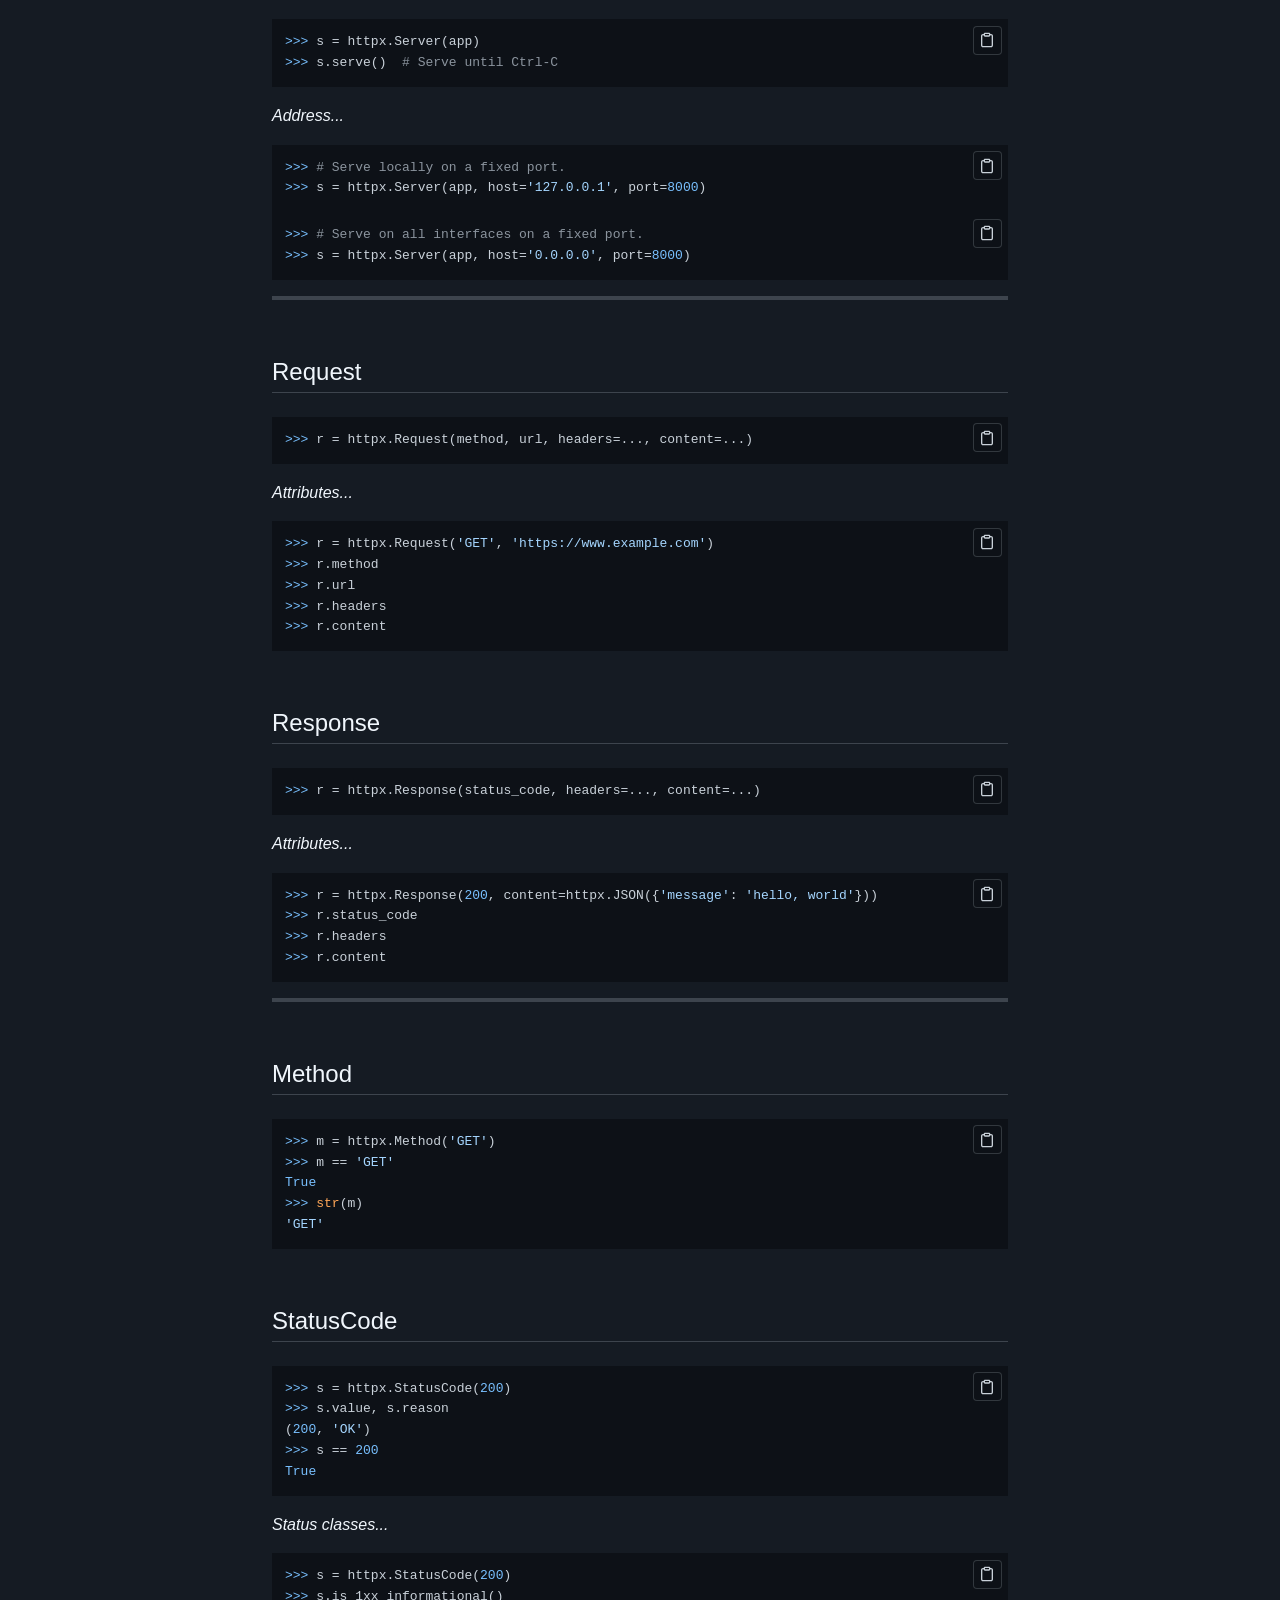
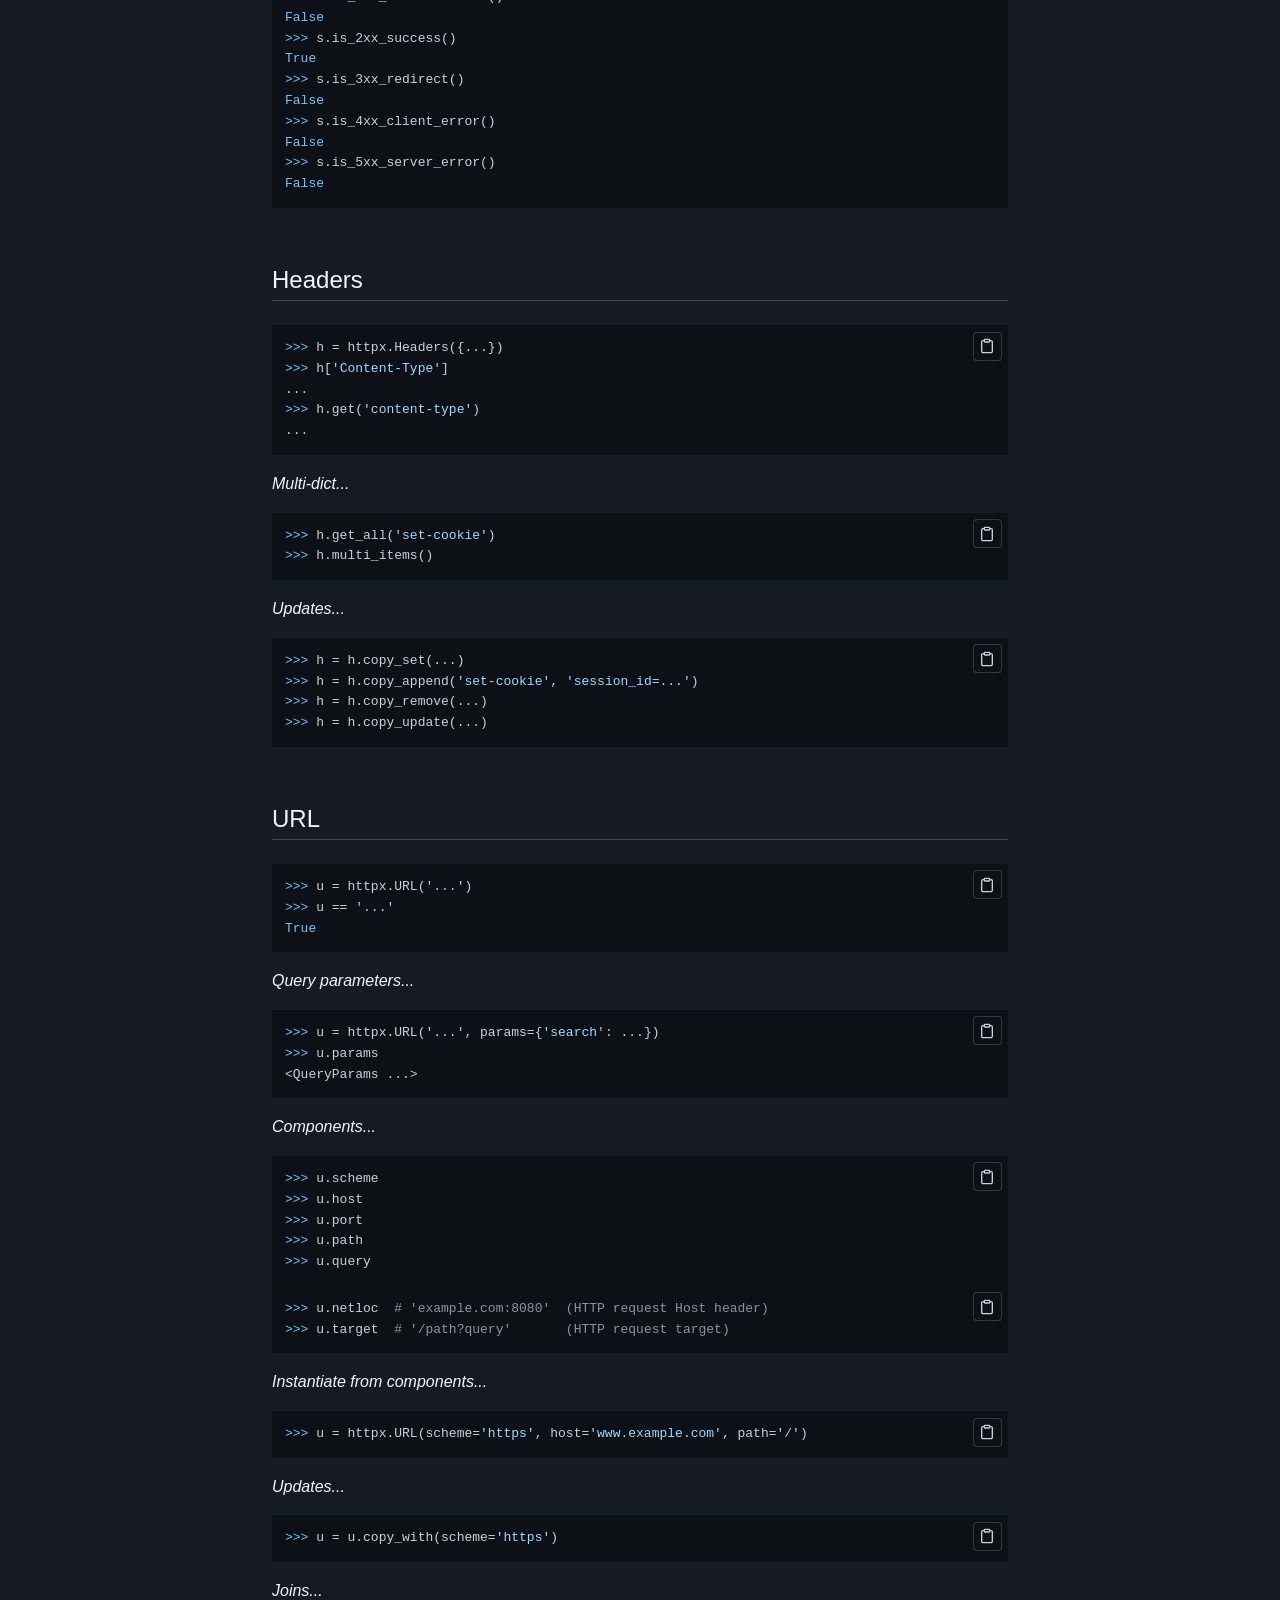
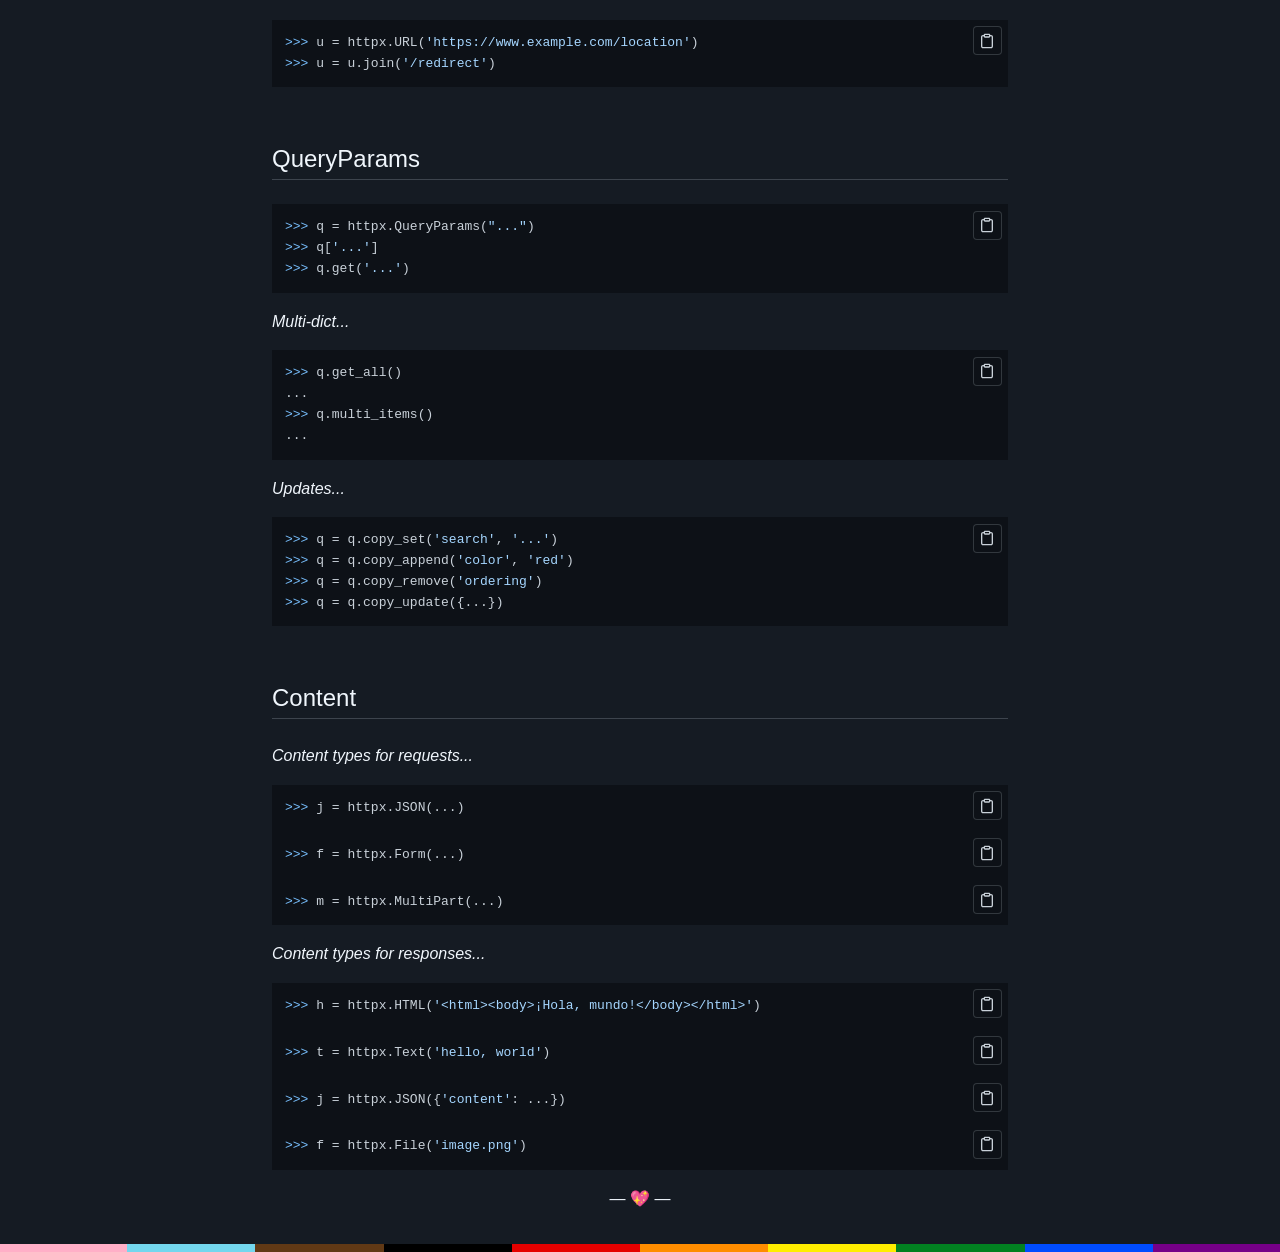
==== commit a76ffae0: "Update documentation" ====
--- a/api/index.html
+++ b/api/index.html
@@ -12,6 +12,13 @@
         <script src="../js/theme.js"></script>
     </head>
     <body>
+        
+        <nav class="site">
+            <ul>
+    <li><a href="../">README</a></li><li><a href="." class="active">API</a></li><li><a href="../license/">LICENSE</a></li>
+</ul>
+        </nav>
+        
         
         <nav class="toc">
             <div class="">
--- a/css/theme.css
+++ b/css/theme.css
@@ -214,6 +214,45 @@
     text-decoration: none;
 }
 
+/* Navigation styling */
+
+nav.site {
+    position: fixed;
+    width : 20%;
+    padding: 2rem;
+    height: 100%;
+    overflow-y: scroll;
+}
+
+nav.site ul {
+    padding: 0;
+    margin: 0;
+}
+
+nav.site li {
+    padding: 0;
+    margin: 0.5rem 0;
+    display: block;
+}
+
+nav.site li a.active {
+    color: var(--link-color);
+}
+
+nav.site li a:hover {
+    color: var(--link-color);
+    text-decoration: none;
+}
+
+nav.site li a {
+    color: var(--muted-fg-color);
+}
+
+nav.site li a:hover {
+    color: var(--fg-color);
+    text-decoration: none;
+}
+
 /* Table of contents styling */
 
 nav.toc {
@@ -225,8 +264,6 @@
     overflow-y: scroll;
 }
 
-/* Navigation styling */
-
 nav.toc ul {
     padding: 0;
     margin: 0;
@@ -254,4 +291,4 @@
 nav.toc li a:hover {
     color: var(--fg-color);
     text-decoration: none;
-}+}
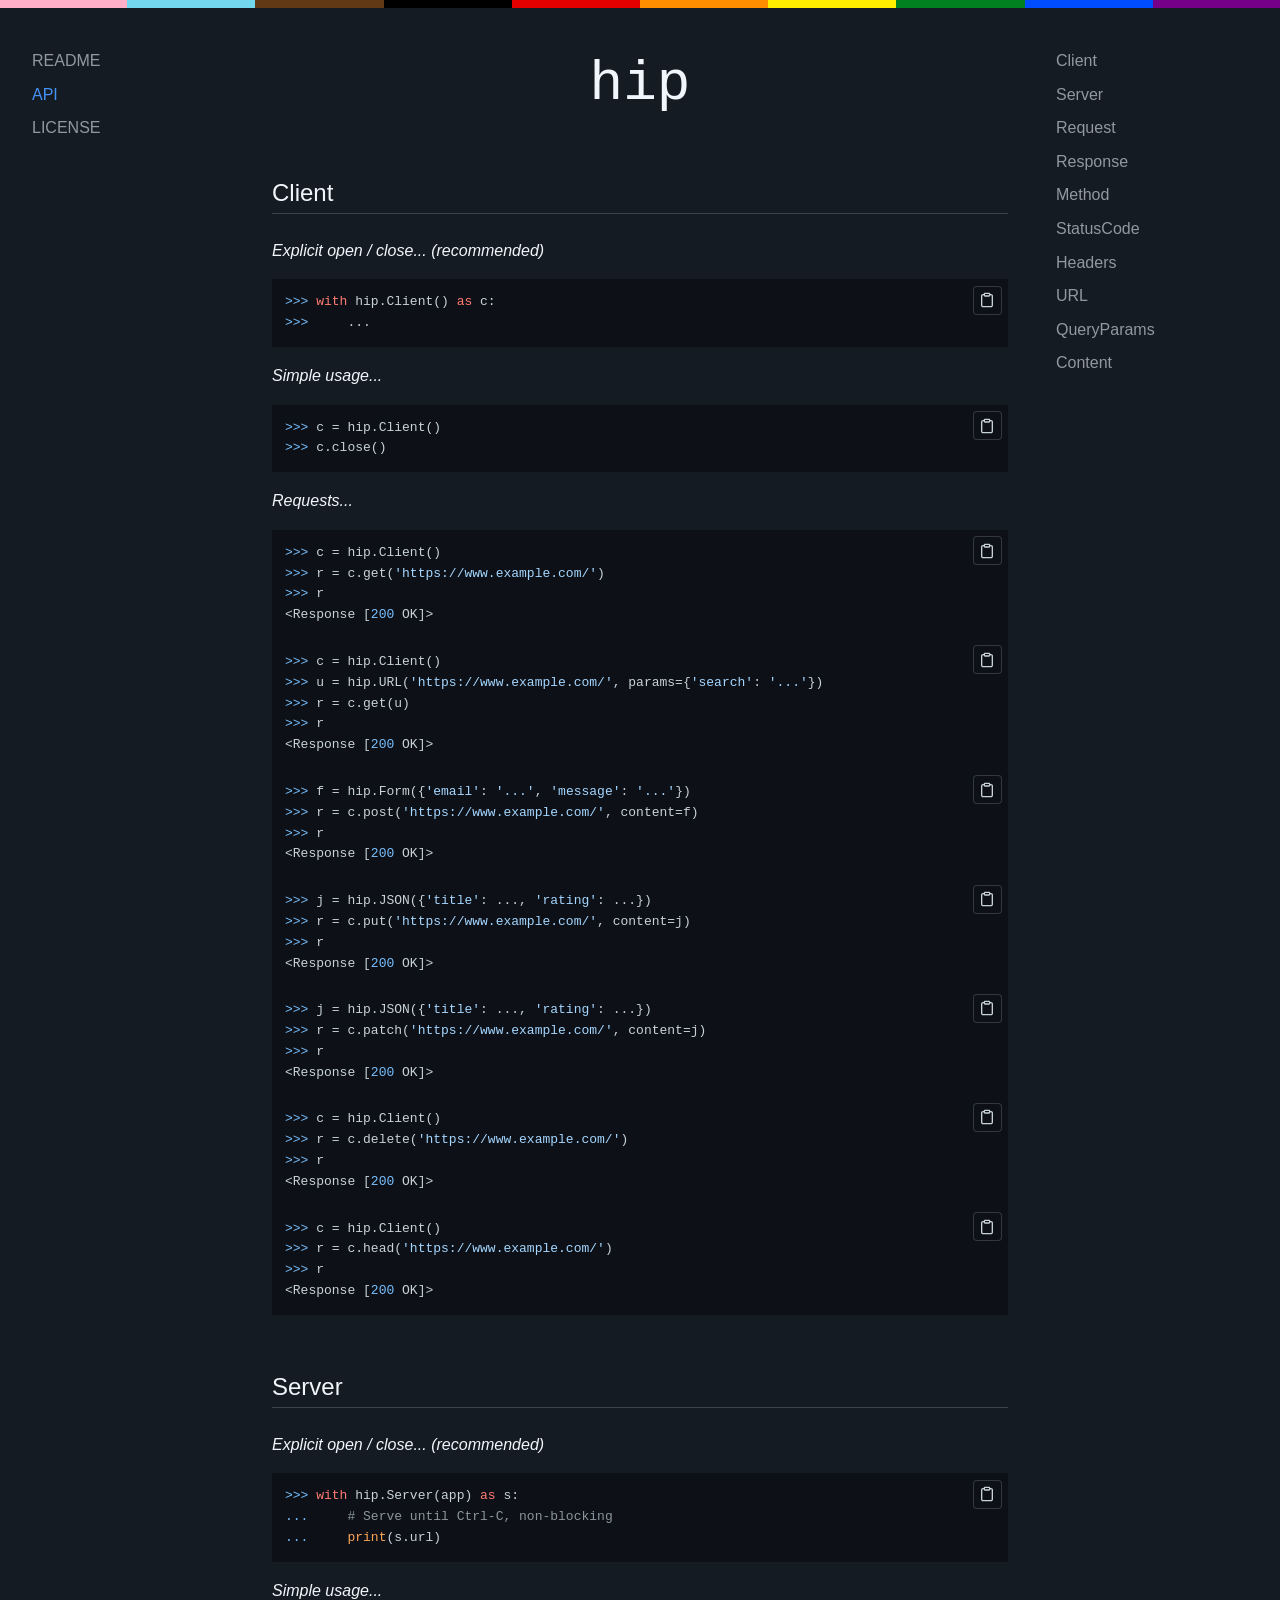
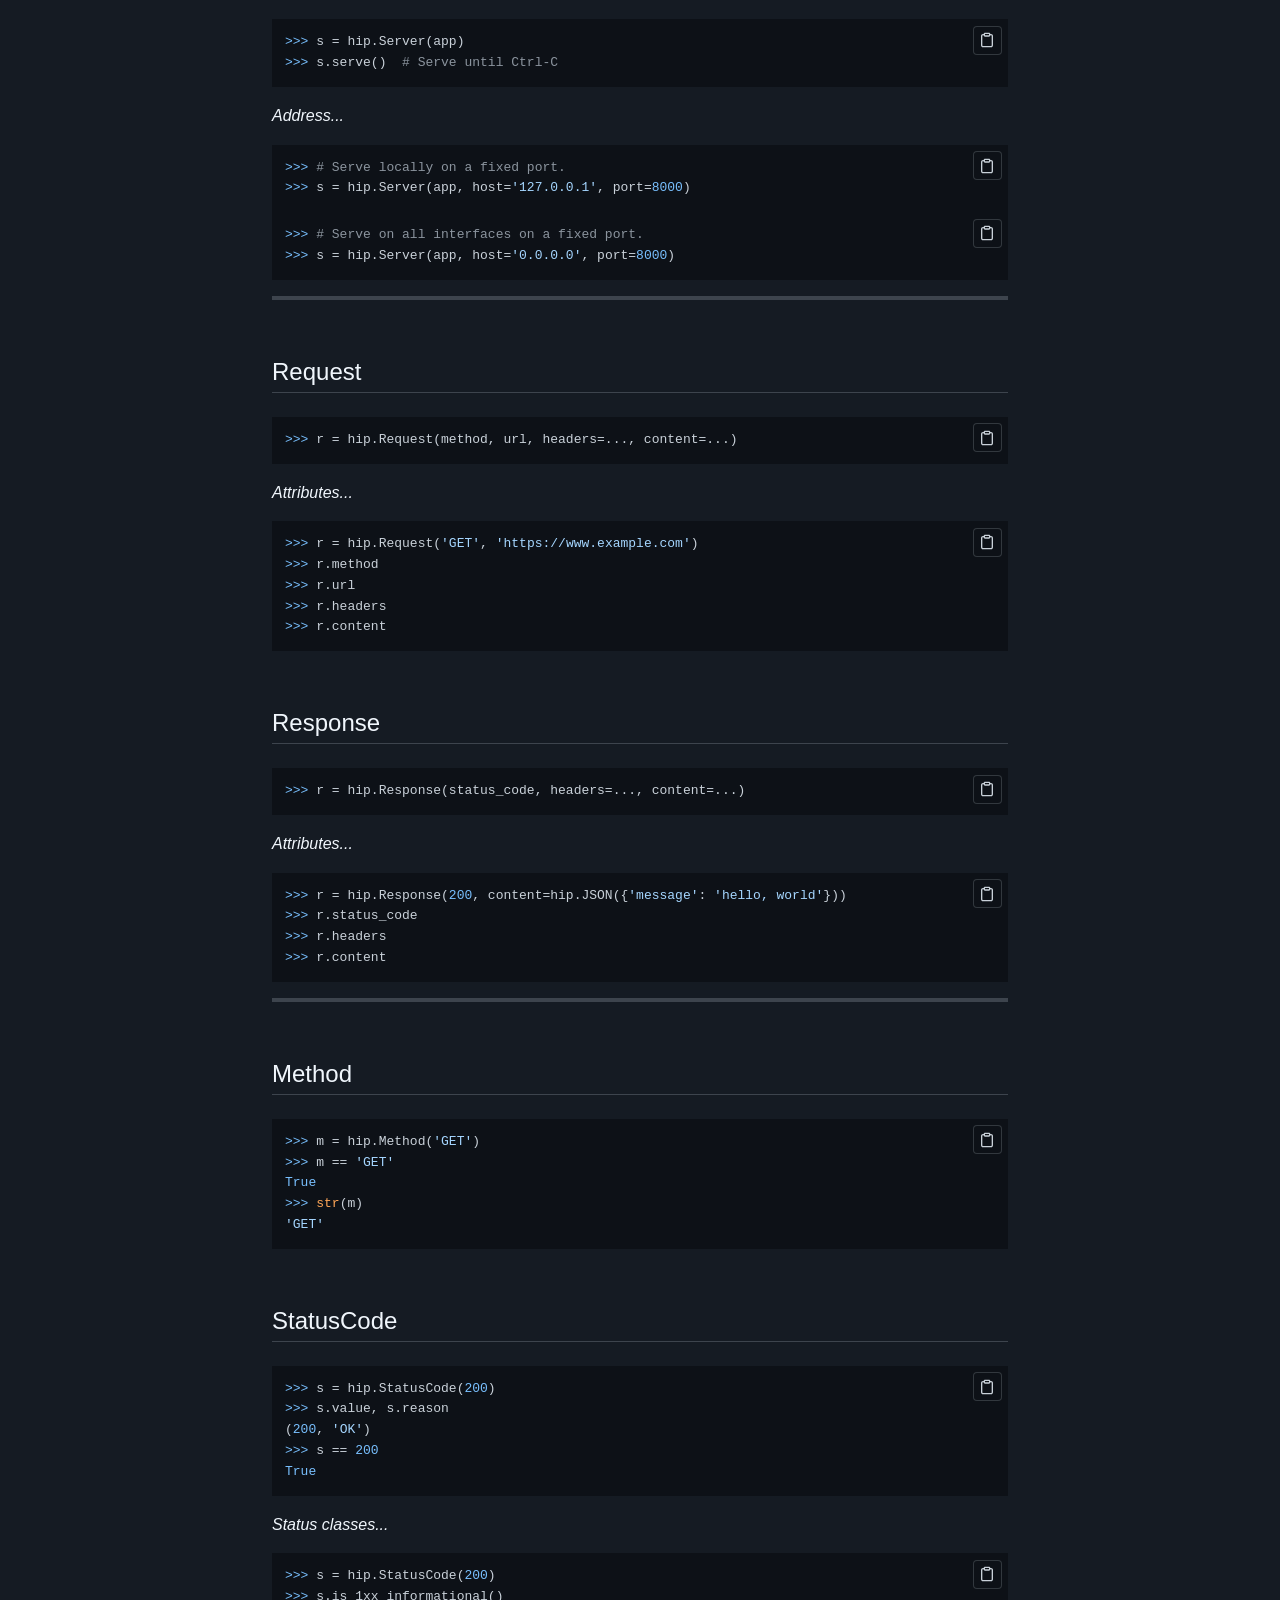
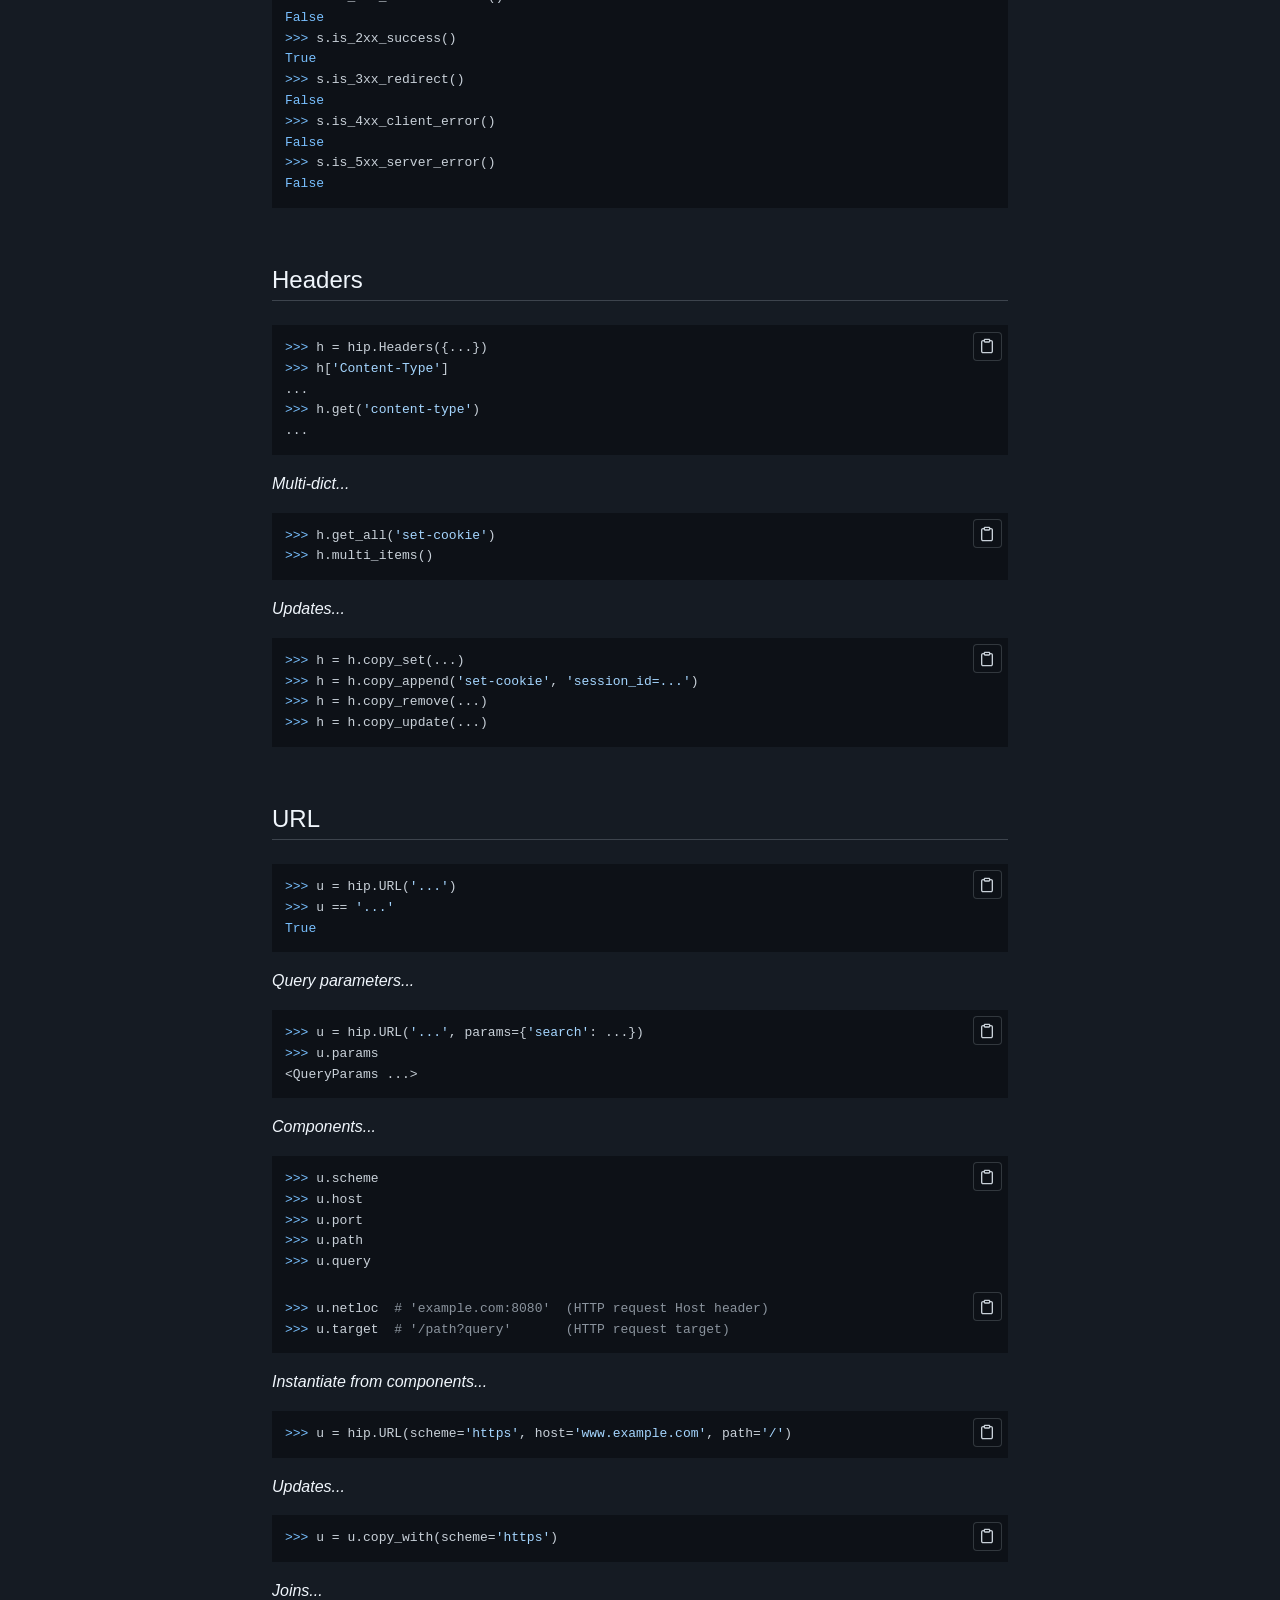
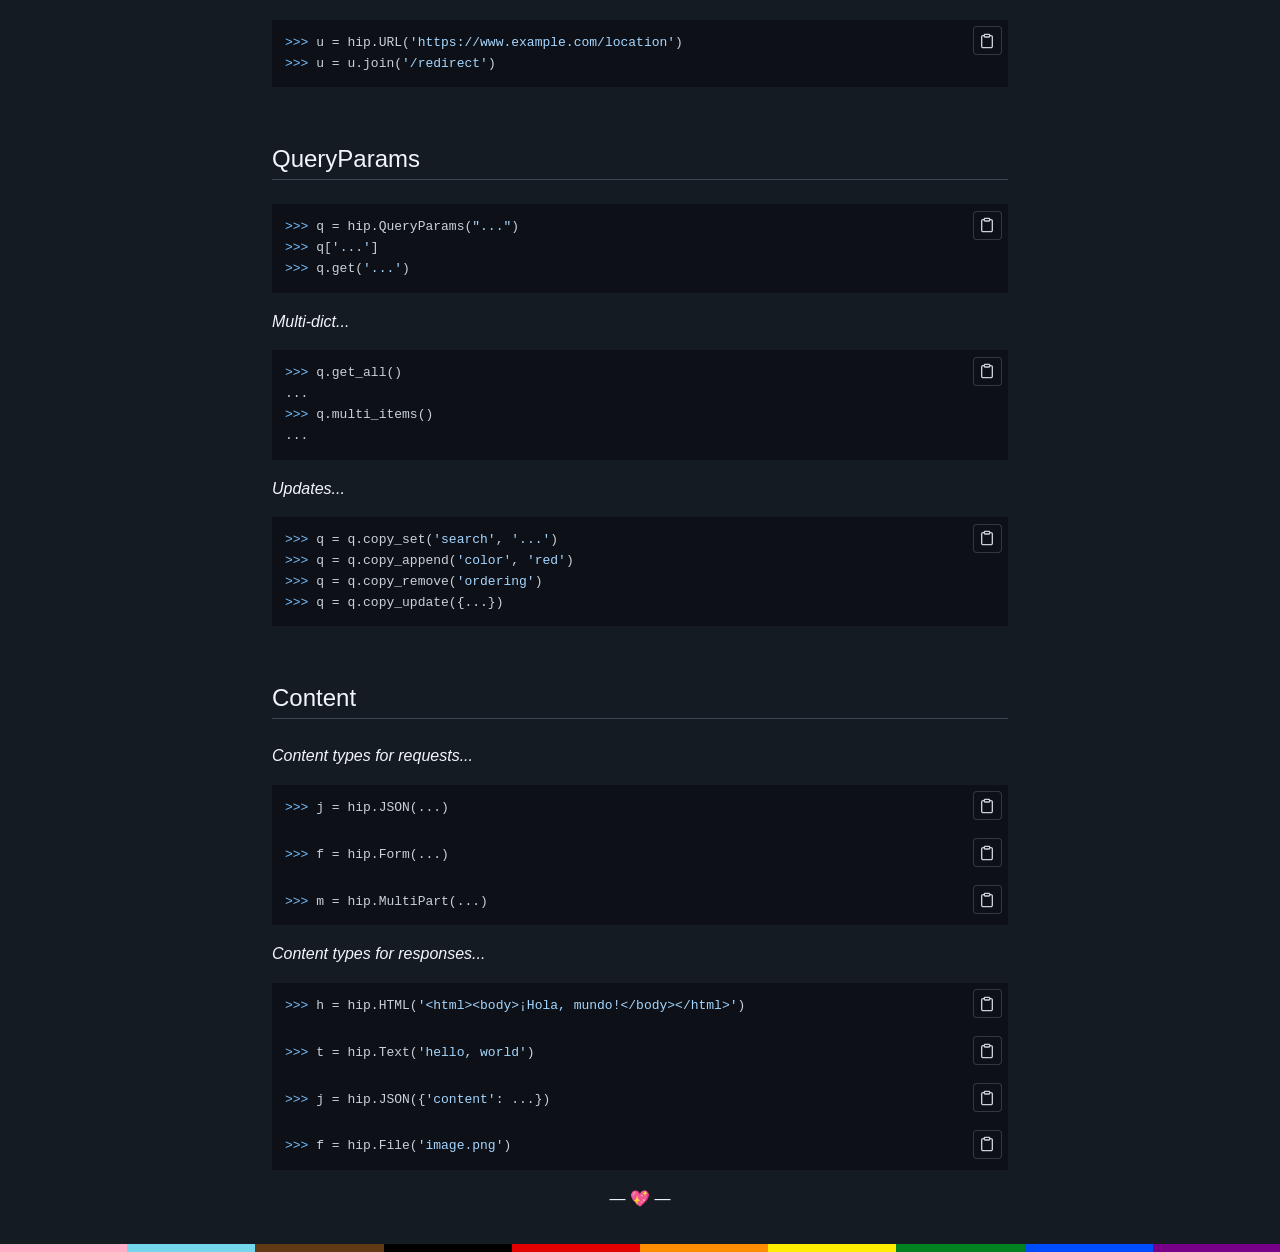
==== commit f33548a3: "Update documentation" ====
--- a/api/index.html
+++ b/api/index.html
@@ -39,108 +39,108 @@
         </nav>
         
         <main>
-            <h1 style="border: none"><a href="/">httpx</a></h1>
+            <h1 style="border: none"><a href="/">hip</a></h1>
 
 <h2 id="client"><a class="toclink" href="#client">Client</a></h2>
 <p><em>Explicit open / close... (recommended)</em></p>
-<pre><code class="language-python">&gt;&gt;&gt; with httpx.Client() as c:
+<pre><code class="language-python">&gt;&gt;&gt; with hip.Client() as c:
 &gt;&gt;&gt;     ...
 </code></pre>
 <p><em>Simple usage...</em></p>
-<pre><code class="language-python">&gt;&gt;&gt; c = httpx.Client()
+<pre><code class="language-python">&gt;&gt;&gt; c = hip.Client()
 &gt;&gt;&gt; c.close()
 </code></pre>
 <p><em>Requests...</em></p>
-<pre><code class="language-python">&gt;&gt;&gt; c = httpx.Client()
+<pre><code class="language-python">&gt;&gt;&gt; c = hip.Client()
 &gt;&gt;&gt; r = c.get('https://www.example.com/')
 &gt;&gt;&gt; r
 &lt;Response [200 OK]&gt;
 </code></pre>
-<pre><code class="language-python">&gt;&gt;&gt; c = httpx.Client()
-&gt;&gt;&gt; u = httpx.URL('https://www.example.com/', params={'search': '...'})
+<pre><code class="language-python">&gt;&gt;&gt; c = hip.Client()
+&gt;&gt;&gt; u = hip.URL('https://www.example.com/', params={'search': '...'})
 &gt;&gt;&gt; r = c.get(u)
 &gt;&gt;&gt; r
 &lt;Response [200 OK]&gt;
 </code></pre>
-<pre><code class="language-python">&gt;&gt;&gt; f = httpx.Form({'email': '...', 'message': '...'})
+<pre><code class="language-python">&gt;&gt;&gt; f = hip.Form({'email': '...', 'message': '...'})
 &gt;&gt;&gt; r = c.post('https://www.example.com/', content=f)
 &gt;&gt;&gt; r
 &lt;Response [200 OK]&gt;
 </code></pre>
-<pre><code class="language-python">&gt;&gt;&gt; j = httpx.JSON({'title': ..., 'rating': ...})
+<pre><code class="language-python">&gt;&gt;&gt; j = hip.JSON({'title': ..., 'rating': ...})
 &gt;&gt;&gt; r = c.put('https://www.example.com/', content=j)
 &gt;&gt;&gt; r
 &lt;Response [200 OK]&gt;
 </code></pre>
-<pre><code class="language-python">&gt;&gt;&gt; j = httpx.JSON({'title': ..., 'rating': ...})
+<pre><code class="language-python">&gt;&gt;&gt; j = hip.JSON({'title': ..., 'rating': ...})
 &gt;&gt;&gt; r = c.patch('https://www.example.com/', content=j)
 &gt;&gt;&gt; r
 &lt;Response [200 OK]&gt;
 </code></pre>
-<pre><code class="language-python">&gt;&gt;&gt; c = httpx.Client()
+<pre><code class="language-python">&gt;&gt;&gt; c = hip.Client()
 &gt;&gt;&gt; r = c.delete('https://www.example.com/')
 &gt;&gt;&gt; r
 &lt;Response [200 OK]&gt;
 </code></pre>
-<pre><code class="language-python">&gt;&gt;&gt; c = httpx.Client()
+<pre><code class="language-python">&gt;&gt;&gt; c = hip.Client()
 &gt;&gt;&gt; r = c.head('https://www.example.com/')
 &gt;&gt;&gt; r
 &lt;Response [200 OK]&gt;
 </code></pre>
 <h2 id="server"><a class="toclink" href="#server">Server</a></h2>
 <p><em>Explicit open / close... (recommended)</em></p>
-<pre><code class="language-python">&gt;&gt;&gt; with httpx.Server(app) as s:
+<pre><code class="language-python">&gt;&gt;&gt; with hip.Server(app) as s:
 ...     # Serve until Ctrl-C, non-blocking
 ...     print(s.url)
 </code></pre>
 <p><em>Simple usage...</em></p>
-<pre><code class="language-python">&gt;&gt;&gt; s = httpx.Server(app)
+<pre><code class="language-python">&gt;&gt;&gt; s = hip.Server(app)
 &gt;&gt;&gt; s.serve()  # Serve until Ctrl-C
 </code></pre>
 <p><em>Address...</em></p>
 <pre><code class="language-python">&gt;&gt;&gt; # Serve locally on a fixed port.
-&gt;&gt;&gt; s = httpx.Server(app, host='127.0.0.1', port=8000)
+&gt;&gt;&gt; s = hip.Server(app, host='127.0.0.1', port=8000)
 </code></pre>
 <pre><code class="language-python">&gt;&gt;&gt; # Serve on all interfaces on a fixed port.
-&gt;&gt;&gt; s = httpx.Server(app, host='0.0.0.0', port=8000)
+&gt;&gt;&gt; s = hip.Server(app, host='0.0.0.0', port=8000)
 </code></pre>
 <hr />
 <h2 id="request"><a class="toclink" href="#request">Request</a></h2>
-<pre><code class="language-python">&gt;&gt;&gt; r = httpx.Request(method, url, headers=..., content=...)
+<pre><code class="language-python">&gt;&gt;&gt; r = hip.Request(method, url, headers=..., content=...)
 </code></pre>
 <p><em>Attributes...</em></p>
-<pre><code class="language-python">&gt;&gt;&gt; r = httpx.Request('GET', 'https://www.example.com')
+<pre><code class="language-python">&gt;&gt;&gt; r = hip.Request('GET', 'https://www.example.com')
 &gt;&gt;&gt; r.method
 &gt;&gt;&gt; r.url
 &gt;&gt;&gt; r.headers
 &gt;&gt;&gt; r.content
 </code></pre>
 <h2 id="response"><a class="toclink" href="#response">Response</a></h2>
-<pre><code class="language-python">&gt;&gt;&gt; r = httpx.Response(status_code, headers=..., content=...)
+<pre><code class="language-python">&gt;&gt;&gt; r = hip.Response(status_code, headers=..., content=...)
 </code></pre>
 <p><em>Attributes...</em></p>
-<pre><code class="language-python">&gt;&gt;&gt; r = httpx.Response(200, content=httpx.JSON({'message': 'hello, world'}))
+<pre><code class="language-python">&gt;&gt;&gt; r = hip.Response(200, content=hip.JSON({'message': 'hello, world'}))
 &gt;&gt;&gt; r.status_code
 &gt;&gt;&gt; r.headers
 &gt;&gt;&gt; r.content
 </code></pre>
 <hr />
 <h2 id="method"><a class="toclink" href="#method">Method</a></h2>
-<pre><code class="language-python">&gt;&gt;&gt; m = httpx.Method('GET')
+<pre><code class="language-python">&gt;&gt;&gt; m = hip.Method('GET')
 &gt;&gt;&gt; m == 'GET'
 True
 &gt;&gt;&gt; str(m)
 'GET'
 </code></pre>
 <h2 id="statuscode"><a class="toclink" href="#statuscode">StatusCode</a></h2>
-<pre><code class="language-python">&gt;&gt;&gt; s = httpx.StatusCode(200)
+<pre><code class="language-python">&gt;&gt;&gt; s = hip.StatusCode(200)
 &gt;&gt;&gt; s.value, s.reason
 (200, 'OK')
 &gt;&gt;&gt; s == 200
 True
 </code></pre>
 <p><em>Status classes...</em></p>
-<pre><code class="language-python">&gt;&gt;&gt; s = httpx.StatusCode(200)
+<pre><code class="language-python">&gt;&gt;&gt; s = hip.StatusCode(200)
 &gt;&gt;&gt; s.is_1xx_informational()
 False
 &gt;&gt;&gt; s.is_2xx_success()
@@ -153,7 +153,7 @@
 False
 </code></pre>
 <h2 id="headers"><a class="toclink" href="#headers">Headers</a></h2>
-<pre><code class="language-python">&gt;&gt;&gt; h = httpx.Headers({...})
+<pre><code class="language-python">&gt;&gt;&gt; h = hip.Headers({...})
 &gt;&gt;&gt; h['Content-Type']
 ...
 &gt;&gt;&gt; h.get('content-type')
@@ -170,12 +170,12 @@
 &gt;&gt;&gt; h = h.copy_update(...)
 </code></pre>
 <h2 id="url"><a class="toclink" href="#url">URL</a></h2>
-<pre><code class="language-python">&gt;&gt;&gt; u = httpx.URL('...')
+<pre><code class="language-python">&gt;&gt;&gt; u = hip.URL('...')
 &gt;&gt;&gt; u == '...'
 True
 </code></pre>
 <p><em>Query parameters...</em></p>
-<pre><code class="language-python">&gt;&gt;&gt; u = httpx.URL('...', params={'search': ...})
+<pre><code class="language-python">&gt;&gt;&gt; u = hip.URL('...', params={'search': ...})
 &gt;&gt;&gt; u.params
 &lt;QueryParams ...&gt;
 </code></pre>
@@ -190,17 +190,17 @@
 &gt;&gt;&gt; u.target  # '/path?query'       (HTTP request target)
 </code></pre>
 <p><em>Instantiate from components...</em></p>
-<pre><code class="language-python">&gt;&gt;&gt; u = httpx.URL(scheme='https', host='www.example.com', path='/')
+<pre><code class="language-python">&gt;&gt;&gt; u = hip.URL(scheme='https', host='www.example.com', path='/')
 </code></pre>
 <p><em>Updates...</em></p>
 <pre><code class="language-python">&gt;&gt;&gt; u = u.copy_with(scheme='https')
 </code></pre>
 <p><em>Joins...</em></p>
-<pre><code class="language-python">&gt;&gt;&gt; u = httpx.URL('https://www.example.com/location')
+<pre><code class="language-python">&gt;&gt;&gt; u = hip.URL('https://www.example.com/location')
 &gt;&gt;&gt; u = u.join('/redirect')
 </code></pre>
 <h2 id="queryparams"><a class="toclink" href="#queryparams">QueryParams</a></h2>
-<pre><code class="language-python">&gt;&gt;&gt; q = httpx.QueryParams(&quot;...&quot;)
+<pre><code class="language-python">&gt;&gt;&gt; q = hip.QueryParams(&quot;...&quot;)
 &gt;&gt;&gt; q['...']
 &gt;&gt;&gt; q.get('...')
 </code></pre>
@@ -218,20 +218,20 @@
 </code></pre>
 <h2 id="content"><a class="toclink" href="#content">Content</a></h2>
 <p><em>Content types for requests...</em></p>
-<pre><code class="language-python">&gt;&gt;&gt; j = httpx.JSON(...)
-</code></pre>
-<pre><code class="language-python">&gt;&gt;&gt; f = httpx.Form(...)
-</code></pre>
-<pre><code class="language-python">&gt;&gt;&gt; m = httpx.MultiPart(...)
+<pre><code class="language-python">&gt;&gt;&gt; j = hip.JSON(...)
+</code></pre>
+<pre><code class="language-python">&gt;&gt;&gt; f = hip.Form(...)
+</code></pre>
+<pre><code class="language-python">&gt;&gt;&gt; m = hip.MultiPart(...)
 </code></pre>
 <p><em>Content types for responses...</em></p>
-<pre><code class="language-python">&gt;&gt;&gt; h = httpx.HTML('&lt;html&gt;&lt;body&gt;¡Hola, mundo!&lt;/body&gt;&lt;/html&gt;')
-</code></pre>
-<pre><code class="language-python">&gt;&gt;&gt; t = httpx.Text('hello, world')
-</code></pre>
-<pre><code class="language-python">&gt;&gt;&gt; j = httpx.JSON({'content': ...})
-</code></pre>
-<pre><code class="language-python">&gt;&gt;&gt; f = httpx.File('image.png')
+<pre><code class="language-python">&gt;&gt;&gt; h = hip.HTML('&lt;html&gt;&lt;body&gt;¡Hola, mundo!&lt;/body&gt;&lt;/html&gt;')
+</code></pre>
+<pre><code class="language-python">&gt;&gt;&gt; t = hip.Text('hello, world')
+</code></pre>
+<pre><code class="language-python">&gt;&gt;&gt; j = hip.JSON({'content': ...})
+</code></pre>
+<pre><code class="language-python">&gt;&gt;&gt; f = hip.File('image.png')
 </code></pre>
 <p align="center">&mdash; 💖 &mdash;</p>
         </main>
--- a/css/theme.css
+++ b/css/theme.css
@@ -137,6 +137,10 @@
     color: var(--code-bg-color);
 }
 
+pre code .prompt_ {
+    user-select: none;
+}
+
 h1 a {
     color: inherit;
 }
